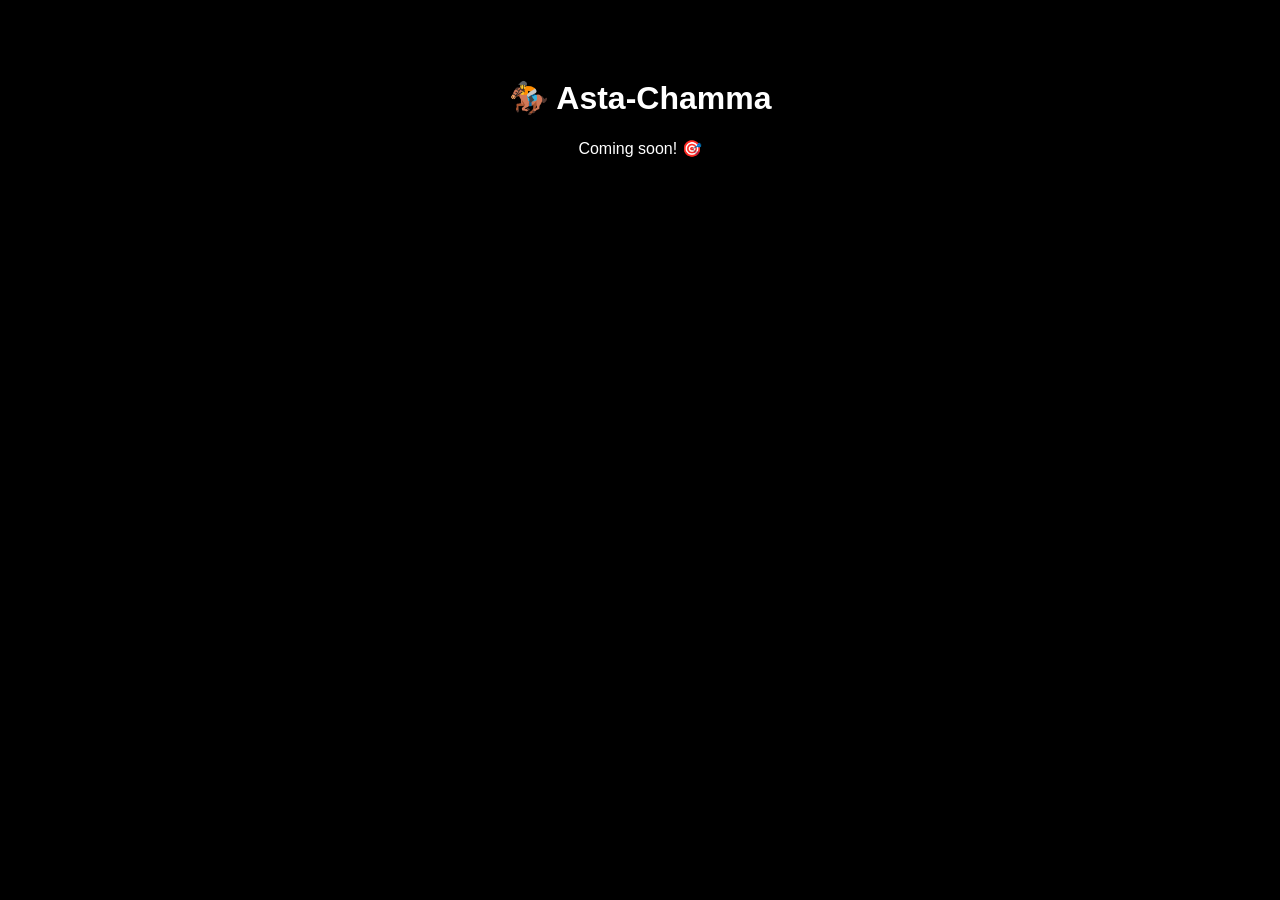
==== AstaChamma.html @ 29a6d60a "Create AstaChamma.html" ====
<!-- AstaChamma.html -->
<!DOCTYPE html><html><body style="background:#000;color:#fff;padding:50px;font-family:sans-serif;text-align:center;"><h1>🏇 Asta-Chamma</h1><p>Coming soon! 🎯</p></body></html>
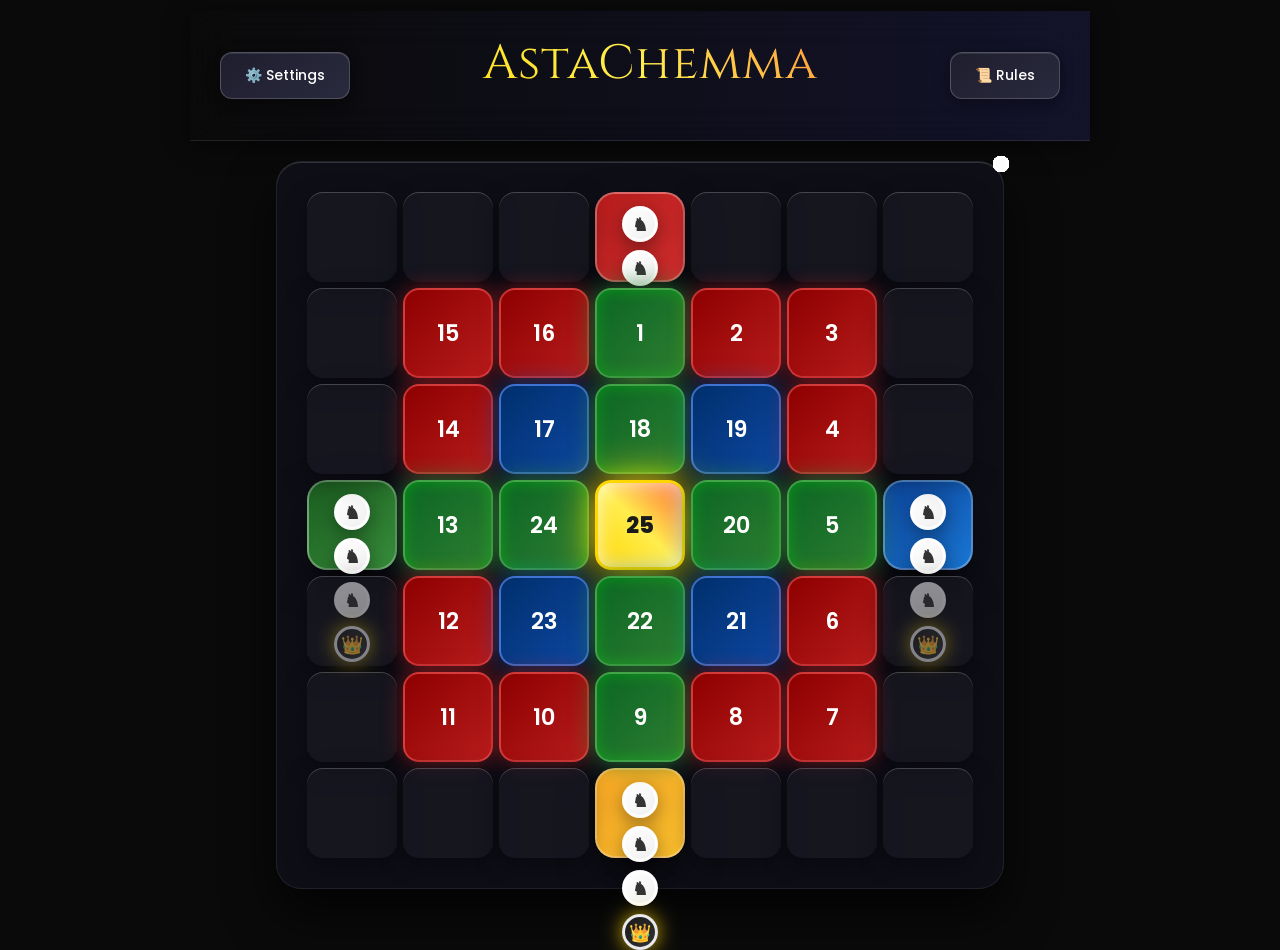
==== commit 8c910c50: "Update AstaChamma.html" ====
--- a/AstaChamma.html
+++ b/AstaChamma.html
@@ -1,2 +1,996 @@
-<!-- AstaChamma.html -->
-<!DOCTYPE html><html><body style="background:#000;color:#fff;padding:50px;font-family:sans-serif;text-align:center;"><h1>🏇 Asta-Chamma</h1><p>Coming soon! 🎯</p></body></html>
+<!DOCTYPE html>
+<html lang="en">
+<head>
+    <meta charset="UTF-8">
+    <meta name="viewport" content="width=device-width, initial-scale=1.0">
+    <title>AstaChemma - Beautiful Board Game</title>
+    <style>
+        @import url('https://fonts.googleapis.com/css2?family=Cinzel:wght@400;600;700&family=Poppins:wght@300;400;500;600&display=swap');
+        
+        * {
+            margin: 0;
+            padding: 0;
+            box-sizing: border-box;
+        }
+
+        body {
+            background: #0a0a0a; /* Static dark background */
+            min-height: 100vh;
+            display: flex;
+            flex-direction: column;
+            justify-content: center;
+            align-items: center;
+            font-family: 'Poppins', sans-serif;
+            color: #ffffff;
+            overflow-x: auto;
+            position: relative;
+        }
+
+        /* Header with buttons */
+        .header {
+            display: flex;
+            align-items: center;
+            justify-content: space-between;
+            width: 100%;
+            max-width: 900px;
+            padding: 20px 30px;
+            margin-bottom: 20px;
+            background: linear-gradient(90deg, rgba(10,10,10,0.9), rgba(20,20,46,0.9));
+            backdrop-filter: blur(20px);
+            border-bottom: 1px solid rgba(255,255,255,0.1);
+            box-shadow: 0 4px 20px rgba(0,0,0,0.5);
+        }
+
+        .header-left {
+            display: flex;
+            gap: 15px;
+            align-items: center;
+        }
+
+        .header-right {
+            display: flex;
+            gap: 15px;
+            align-items: center;
+        }
+
+        /* Button Styles - Matching Tambola+ design */
+        .header-btn {
+            background: linear-gradient(145deg, #1e1e2e, #2a2a3e);
+            color: #ffffff;
+            border: 1px solid rgba(255,255,255,0.2);
+            padding: 12px 24px;
+            border-radius: 12px;
+            font-family: 'Poppins', sans-serif;
+            font-weight: 500;
+            font-size: 14px;
+            cursor: pointer;
+            transition: all 0.3s ease;
+            position: relative;
+            overflow: hidden;
+            backdrop-filter: blur(10px);
+            box-shadow: 
+                0 4px 15px rgba(0,0,0,0.3),
+                inset 0 1px 0 rgba(255,255,255,0.1);
+        }
+
+        .header-btn::before {
+            content: '';
+            position: absolute;
+            top: 0;
+            left: -100%;
+            width: 100%;
+            height: 100%;
+            background: linear-gradient(90deg, transparent, rgba(255,255,255,0.2), transparent);
+            transition: left 0.5s;
+        }
+
+        .header-btn:hover::before {
+            left: 100%;
+        }
+
+        .header-btn:hover {
+            background: linear-gradient(145deg, #2a2a3e, #3a3a5e);
+            border-color: rgba(255,255,255,0.4);
+            transform: translateY(-2px);
+            box-shadow: 
+                0 8px 25px rgba(0,0,0,0.4),
+                inset 0 1px 0 rgba(255,255,255,0.2);
+        }
+
+        .header-btn:active {
+            transform: translateY(0);
+        }
+
+        /* Title Styling */
+        .game-title {
+            font-family: 'Cinzel', serif;
+            font-size: clamp(2rem, 4vw, 3rem);
+            background: linear-gradient(45deg, #ffd700, #ffed4e, #ff6b35);
+            -webkit-background-clip: text;
+            -webkit-text-fill-color: transparent;
+            background-clip: text;
+            text-align: center;
+            letter-spacing: 1px;
+            flex: 1;
+            margin: 0 20px;
+        }
+
+        .subtitle {
+            font-size: 0.9rem;
+            opacity: 0.8;
+            color: #b8b8b8;
+            text-align: center;
+            margin-top: 5px;
+            font-weight: 300;
+        }
+
+        .game-container {
+            background: rgba(15, 15, 25, 0.95);
+            backdrop-filter: blur(20px);
+            border-radius: 25px;
+            padding: 30px;
+            box-shadow: 
+                0 25px 50px rgba(0,0,0,0.7),
+                inset 0 1px 0 rgba(255,255,255,0.15);
+            border: 1px solid rgba(255,255,255,0.08);
+            margin: 0 20px;
+        }
+
+        /* Modal Styles */
+        .modal {
+            display: none;
+            position: fixed;
+            top: 0;
+            left: 0;
+            width: 100%;
+            height: 100%;
+            background: rgba(0,0,0,0.85);
+            backdrop-filter: blur(10px);
+            z-index: 1000;
+            justify-content: center;
+            align-items: center;
+            animation: fadeIn 0.3s ease;
+        }
+
+        @keyframes fadeIn {
+            from { opacity: 0; }
+            to { opacity: 1; }
+        }
+
+        .modal-content {
+            background: linear-gradient(145deg, #1a1a2e, #16213e);
+            border-radius: 20px;
+            padding: 40px;
+            max-width: 90%;
+            max-height: 80%;
+            overflow-y: auto;
+            border: 1px solid rgba(255,255,255,0.15);
+            box-shadow: 0 30px 60px rgba(0,0,0,0.8);
+            position: relative;
+        }
+
+        .modal h2 {
+            margin-bottom: 20px;
+            color: #ffd700;
+            font-family: 'Cinzel', serif;
+        }
+
+        .modal ul {
+            list-style: none;
+            padding-left: 0;
+        }
+
+        .modal li {
+            padding: 12px 0;
+            border-bottom: 1px solid rgba(255,255,255,0.1);
+            position: relative;
+            padding-left: 25px;
+        }
+
+        .modal li::before {
+            content: '✦';
+            position: absolute;
+            left: 0;
+            color: #4facfe;
+            font-weight: bold;
+        }
+
+        .rules-grid{
+            display:grid;
+            grid-template-columns: repeat(2, minmax(220px, 1fr));
+            gap:14px;
+            margin-top:18px;
+        }
+
+            .rule-card{
+            border: 1px solid rgba(255,255,255,0.14);
+            border-radius: 16px;
+            padding: 16px 16px 14px;
+            background: rgba(255,255,255,0.06);
+            box-shadow: 0 10px 25px rgba(0,0,0,0.35), inset 0 1px 0 rgba(255,255,255,0.10);
+            min-height: 120px; /* makes them feel like “squares” */
+        }
+
+            .rule-card h3{
+            margin: 0 0 8px;
+            font-family: Cinzel, serif;
+            color: #ffd700;
+            font-size: 1.05rem;
+            letter-spacing: 0.3px;
+        }
+            .rule-card p{
+            margin:0;
+            opacity:0.92;
+            line-height:1.35;
+            font-size:0.95rem;
+        }
+
+            @media (max-width: 650px){
+            .rules-grid{ grid-template-columns: 1fr; }
+            .rule-card{ min-height: unset; }
+        }
+
+        .close-btn {
+            position: absolute;
+            top: 20px;
+            right: 25px;
+            background: none;
+            border: none;
+            font-size: 28px;
+            color: #aaa;
+            cursor: pointer;
+            width: 40px;
+            height: 40px;
+            border-radius: 50%;
+            display: flex;
+            align-items: center;
+            justify-content: center;
+            transition: all 0.3s ease;
+        }
+
+        .close-btn:hover {
+            color: #fff;
+            background: rgba(255,255,255,0.1);
+            transform: rotate(90deg);
+        }
+
+        .game-grid {
+            display: grid;
+            grid-template-columns: repeat(7, clamp(70px, 10vw, 90px));
+            grid-template-rows: repeat(7, clamp(70px, 10vw, 90px));
+            gap: 6px;
+            justify-content: center;
+        }
+
+        /* Rest of the cell and piece styles remain the same */
+        .cell {
+            display: flex;
+            justify-content: center;
+            align-items: center;
+            font-weight: 600;
+            font-size: clamp(1rem, 2vw, 1.4rem);
+            border-radius: 16px;
+            position: relative;
+            overflow: hidden;
+            transition: all 0.3s cubic-bezier(0.4, 0, 0.2, 1);
+            box-shadow:
+                0 8px 25px rgba(0,0,0,0.4),
+                inset 0 1px 0 rgba(255,255,255,0.2);
+
+            /* ADD THESE (for multiple pieces in one cell) */
+            flex-wrap: wrap;
+            align-content: center;
+            gap: 4px;
+            padding: 6px;
+        }
+        /* Shrink pieces only when they are placed on numbered board cells */
+        .cell .piece {
+            width: clamp(22px, 3.2vw, 30px);
+            height: clamp(22px, 3.2vw, 30px);
+            font-size: clamp(12px, 2vw, 16px);
+        }
+        .piece.current-turn {
+            box-shadow:
+                0 0 0 3px rgba(255,255,255,0.70),
+                0 0 18px rgba(180,110,255,0.90),
+                0 10px 25px rgba(0,0,0,0.45) !important;
+            transform: scale(1.05);
+        }
+
+
+        .empty { 
+            background: rgba(30,30,40,0.5);
+            cursor: default;
+        }
+
+        .outer { 
+            background: linear-gradient(135deg, #8e0000, #b71c1c);
+            border: 2px solid rgba(255,100,100,0.5);
+            box-shadow: 0 0 20px rgba(183,28,28,0.6);
+        }
+
+        .inner { 
+            background: linear-gradient(135deg, #002f6c, #0d47a1);
+            border: 2px solid rgba(100,150,255,0.6);
+            box-shadow: 0 0 25px rgba(13,71,161,0.7);
+        }
+
+        .safe { 
+            background: linear-gradient(135deg, #0b6623, #2e7d32);
+            border: 2px solid rgba(76,175,80,0.8);
+            box-shadow: 
+                0 0 25px rgba(46,125,50,0.9),
+                inset 0 0 15px rgba(0,255,0,0.3);
+            animation: safePulse 3s ease-in-out infinite;
+        }
+
+        @keyframes safePulse {
+            0%, 100% { box-shadow: 0 0 25px rgba(46,125,50,0.9), inset 0 0 15px rgba(0,255,0,0.3); }
+            50% { box-shadow: 0 0 35px rgba(46,125,50,1), inset 0 0 25px rgba(0,255,0,0.5); }
+        }
+
+        .core { 
+            background: linear-gradient(45deg, #ffd700, #ffed4e, #ff6b35);
+            color: #1a1a1a;
+            font-weight: 800;
+            border: 3px solid rgba(255,215,0,1);
+            box-shadow: 
+                0 0 40px rgba(255,215,0,1),
+                inset 0 0 20px rgba(255,255,255,0.8);
+            animation: coreRotate 4s linear infinite;
+        }
+
+        @keyframes coreRotate {
+            0% { transform: rotate(0deg); }
+            100% { transform: rotate(360deg); }
+        }
+
+        .base {
+            border-radius: 20px;
+            display: flex;
+            flex-wrap: wrap;
+            gap: 8px;
+            justify-content: center;
+            align-items: center;
+            padding: 12px;
+            box-shadow: 0 15px 35px rgba(0,0,0,0.5);
+            border: 2px solid rgba(255,255,255,0.3);
+        }
+
+        .base.red { background: linear-gradient(135deg, #b71c1c, #d32f2f); }
+        .base.blue { background: linear-gradient(135deg, #0d47a1, #1976d2); }
+        .base.green { background: linear-gradient(135deg, #1b5e20, #388e3c); }
+        .base.yellow { background: linear-gradient(135deg, #f9a825, #fbc02d); }
+
+        .piece {
+            width: clamp(28px, 4vw, 36px);
+            height: clamp(28px, 4vw, 36px);
+            border-radius: 50%;
+            display: flex;
+            justify-content: center;
+            align-items: center;
+            font-size: clamp(14px, 2.5vw, 18px);
+            font-weight: 700;
+            cursor: pointer;
+            transition: all 0.3s ease;
+            border: 3px solid rgba(255,255,255,0.9);
+            box-shadow: 0 6px 20px rgba(0,0,0,0.4);
+        }
+
+        .piece:hover {
+            transform: scale(1.15) rotate(10deg);
+            box-shadow: 0 10px 30px rgba(0,0,0,0.6);
+        }
+
+        /* Player identity on pieces */
+        .piece.p-red    { border-color: rgba(255,80,80,0.95); box-shadow: 0 0 18px rgba(255,60,60,0.55), 0 6px 20px rgba(0,0,0,0.4); }
+        .piece.p-blue   { border-color: rgba(80,160,255,0.95); box-shadow: 0 0 18px rgba(60,140,255,0.55), 0 6px 20px rgba(0,0,0,0.4); }
+        .piece.p-green  { border-color: rgba(90,220,120,0.95); box-shadow: 0 0 18px rgba(60,200,110,0.55), 0 6px 20px rgba(0,0,0,0.4); }
+        .piece.p-yellow { border-color: rgba(255,215,80,0.98); box-shadow: 0 0 18px rgba(255,205,60,0.55), 0 6px 20px rgba(0,0,0,0.4); }
+
+        /* Small badge so color is obvious even for white knights */
+        .piece::after {
+            content: "";
+            position: absolute;
+            top: -6px;
+            right: -6px;
+            width: 12px;
+            height: 12px;
+            border-radius: 50%;
+            border: 2px solid rgba(255,255,255,0.85);
+            background: rgba(255,255,255,0.25);
+        }
+
+        .piece.p-red::after    { background: #ff3b3b; }
+        .piece.p-blue::after   { background: #2f7bff; }
+        .piece.p-green::after  { background: #35c46a; }
+        .piece.p-yellow::after { background: #ffd33d; }
+
+
+        .knight {
+            background: linear-gradient(135deg, #ffffff, #f0f0f0);
+            color: #333;
+        }
+
+        .king {
+            background: linear-gradient(135deg, #1a1a1a, #333);
+            color: #ffd700;
+            box-shadow: 0 0 20px rgba(255,215,0,0.8);
+        }
+
+        @media (max-width: 768px) {
+            .header {
+                flex-direction: column;
+                gap: 15px;
+                padding: 15px 20px;
+            }
+            
+            .header-left, .header-right {
+                width: 100%;
+                justify-content: center;
+            }
+            
+            .game-title {
+                margin: 0;
+            }
+        }
+    </style>
+</head>
+<body>
+    <!-- Header with Settings (left) and Rules (right) buttons -->
+    <div class="header">
+        <div class="header-left">
+            <button class="header-btn" id="settingsBtn">⚙️ Settings</button>
+        </div>
+        
+        <div class="game-title">
+            AstaChemma
+            <div class="subtitle">Traditional Strategy Masterpiece</div>
+        </div>
+        
+        <div class="header-right">
+            <button class="header-btn" id="rulesBtn">📜 Rules</button>
+        </div>
+    </div>
+
+    <div class="game-container">
+        <div class="game-grid">
+            <!-- Row 1 -->
+            <div class="empty cell"></div>
+            <div class="empty cell"></div>
+            <div class="empty cell"></div>
+            <div class="base red">
+                <div class="piece knight" data-type="knight" data-player="red">♞</div>
+                <div class="piece knight" data-type="knight" data-player="red">♞</div>
+                <div class="piece knight" data-type="knight" data-player="red">♞</div>
+                <div class="piece king" data-type="king" data-player="red">👑</div>
+            </div>
+            <div class="empty cell"></div>
+            <div class="empty cell"></div>
+            <div class="empty cell"></div>
+
+            <!-- Row 2 -->
+            <div class="empty cell"></div>
+            <div class="outer cell">15</div>
+            <div class="outer cell">16</div>
+            <div class="safe cell">1</div>
+            <div class="outer cell">2</div>
+            <div class="outer cell">3</div>
+            <div class="empty cell"></div>
+
+            <!-- Row 3 -->
+            <div class="empty cell"></div>
+            <div class="outer cell">14</div>
+            <div class="inner cell">17</div>
+            <div class="safe cell">18</div>
+            <div class="inner cell">19</div>
+            <div class="outer cell">4</div>
+            <div class="empty cell"></div>
+
+            <!-- Row 4 -->
+            <div class="base green">
+                <div class="piece knight" data-type="knight" data-player="green">♞</div>
+                <div class="piece knight" data-type="knight" data-player="green">♞</div>
+                <div class="piece knight" data-type="knight" data-player="green">♞</div>
+                <div class="piece king" data-type="king" data-player="green">👑</div>
+            </div>
+            <div class="safe cell">13</div>
+            <div class="safe cell">24</div>
+            <div class="core cell">25</div>
+            <div class="safe cell">20</div>
+            <div class="safe cell">5</div>
+            <div class="base blue">
+                <div class="piece knight" data-type="knight" data-player="blue">♞</div>
+                <div class="piece knight" data-type="knight" data-player="blue">♞</div>
+                <div class="piece knight" data-type="knight" data-player="blue">♞</div>
+                <div class="piece king" data-type="king" data-player="blue">👑</div>
+            </div>
+
+            <!-- Row 5 -->
+            <div class="empty cell"></div>
+            <div class="outer cell">12</div>
+            <div class="inner cell">23</div>
+            <div class="safe cell">22</div>
+            <div class="inner cell">21</div>
+            <div class="outer cell">6</div>
+            <div class="empty cell"></div>
+
+            <!-- Row 6 -->
+            <div class="empty cell"></div>
+            <div class="outer cell">11</div>
+            <div class="outer cell">10</div>
+            <div class="safe cell">9</div>
+            <div class="outer cell">8</div>
+            <div class="outer cell">7</div>
+            <div class="empty cell"></div>
+
+            <!-- Row 7 -->
+            <div class="empty cell"></div>
+            <div class="empty cell"></div>
+            <div class="empty cell"></div>
+            <div class="base yellow">
+                <div class="piece knight" data-type="knight" data-player="yellow">♞</div>
+                <div class="piece knight" data-type="knight" data-player="yellow">♞</div>
+                <div class="piece knight" data-type="knight" data-player="yellow">♞</div>
+                <div class="piece king" data-type="king" data-player="yellow">👑</div>
+            </div>
+            <div class="empty cell"></div>
+            <div class="empty cell"></div>
+            <div class="empty cell"></div>
+        </div>
+    </div>
+
+    <!-- Rules Modal -->
+    <div id="rulesModal" class="modal">
+    <div class="modal-content">
+        <button class="close-btn" id="closeRulesBtn">&times;</button>
+        <h2>AstaChemma Rules</h2>
+
+        <div class="rules-grid">
+        <div class="rule-card">
+            <h3>Pieces</h3>
+            <p>Each player has 3 Knights and 1 King.</p>
+        </div>
+
+        <div class="rule-card">
+            <h3>Type-locked Combat</h3>
+            <p>Knights eliminate Knights only; Kings eliminate Kings only. Wrong match = illegal move.</p>
+        </div>
+
+        <div class="rule-card">
+            <h3>Safe Zones</h3>
+            <p>No elimination in Safe Zones. Stacking is allowed only in Base and Safe Zones.</p>
+        </div>
+
+        <div class="rule-card">
+            <h3>King Move Rule</h3>
+            <p>King moves only on even dice totals; odd totals become illegal for the King.</p>
+        </div>
+
+        <div class="rule-card">
+            <h3>Inner Zone Lock</h3>
+            <p>Inner zone opens only after you make 1 elimination (with any piece).</p>
+        </div>
+
+        <div class="rule-card">
+            <h3>Core Entry (25)</h3>
+            <p>Exact entry required. Overshoot = illegal move.</p>
+        </div>
+
+        <div class="rule-card">
+            <h3>Illegal Move Penalty</h3>
+            <p>3 illegal attempts → turn skipped (counter resets after the skip).</p>
+        </div>
+
+        <div class="rule-card">
+            <h3>Bonus Roll</h3>
+            <p>Capture or reaching the Core grants a bonus roll (if you implement dice later).</p>
+        </div>
+        </div>
+    </div>
+    </div>
+
+
+    <!-- Settings Modal -->
+    <div id="settingsModal" class="modal">
+        <div class="modal-content">
+            <button class="close-btn" id="closeSettingsBtn">&times;</button>
+            <h2>⚙️ Game Settings</h2>
+            <div style="display: flex; flex-direction: column; gap: 20px;">
+                <label>
+                    <select id="playerCount">
+                    <option value="4">4 Players</option>
+                    <option value="3">3 Players</option>
+                    <option value="2">2 Players</option>
+                    </select>
+                </label>
+
+                <label>
+                    <input type="checkbox" id="soundToggle" checked> Sound Effects
+                </label>
+                <label>
+                    <input type="checkbox" id="animationToggle" checked> Animations
+                </label>
+                <label>
+                    <input type="range" id="pieceSize" min="80" max="120" value="100"> Piece Size
+                </label>
+                <label>
+                    <select id="themeSelect">
+                        <option value="dark">Dark Theme</option>
+                        <option value="neon">Neon Theme</option>
+                        <option value="classic">Classic Wood</option>
+                    </select>
+                </label>
+                <button class="header-btn" style="width: 100%; margin-top: 10px;" onclick="resetGame()">🔄 New Game</button>
+            </div>
+        </div>
+    </div>
+
+    <script>
+
+        const BOARD_PATH = [
+        1,2,3,4,5,6,7,8,9,10,11,12,
+        13,14,15,16,17,18,19,20,21,22,23,24
+        ];
+
+        const SAFE_ZONES = [1,5,9,13,18,24,20,22];
+
+        const ENTRY_POINTS = {
+            red:1,
+            blue:5,
+            yellow:9,
+            green:13
+        };
+
+        let players = ["red","blue","yellow","green"];
+        let currentPlayerIndex = 0;
+        let winsCount = {};
+        let placedPlayers = [];
+        let gameOver = false;
+        let soundEnabled = true;
+        let animationsEnabled = true;
+        let illegalCounter = {};
+        let eliminationCount = {};
+
+        players.forEach(p=>{
+            illegalCounter[p]=0;
+            eliminationCount[p]=0;
+        });
+        players.forEach(p => winsCount[p] = 0);
+
+        let pieces = {};
+        let pieceIdCounter = 0;
+
+        document.querySelectorAll(".piece").forEach(p=>{
+            const id = "P"+(++pieceIdCounter);
+            p.dataset.id = id;
+            pieces[id]={
+                id:id,
+                player:p.dataset.player,
+                type:p.dataset.type,
+                position:0, // 0 = base
+                eliminated:false,
+                firstExit:true
+            };
+        });
+        function openRules(){
+            document.getElementById("rulesModal").style.display = "flex";
+        }
+
+        function closeRules(){
+            document.getElementById("rulesModal").style.display = "none";
+        }
+
+        function openSettings(){
+            document.getElementById("settingsModal").style.display = "flex";
+        }
+
+        function closeSettings(){
+            document.getElementById("settingsModal").style.display = "none";
+        }
+
+        function getCurrentPlayer(){
+            return players[currentPlayerIndex];
+        }
+
+        function rotatePosition(player,pos){
+            const entry = ENTRY_POINTS[player];
+            return ((entry -1 + pos -1) % 24) +1;
+        }
+
+        function canEnterInner(player){
+            return eliminationCount[player] >=1;
+        }
+
+        function isSafe(square){
+            return SAFE_ZONES.includes(square);
+        }
+
+        function applyTheme(theme){
+            document.body.dataset.theme = theme;
+        }
+
+        function applyPieceSize(percent){
+            // percent is 80..120 from slider
+            document.documentElement.style.setProperty("--pieceScale", (percent/100).toString());
+        }
+
+        function applyAnimations(enabled){
+            animationsEnabled = enabled;
+            document.body.classList.toggle("no-anim", !enabled);
+        }
+
+        function applySound(enabled){
+            soundEnabled = enabled;
+            // You can gate any future sounds with: if(!soundEnabled) return;
+        }
+
+        document.getElementById("playerCount").addEventListener("change",function(){
+            const count = parseInt(this.value);
+            players = ["red","blue","yellow","green"].slice(0,count);
+            currentPlayerIndex=0;
+            winsCount = {};
+            placedPlayers = [];
+            gameOver = false;
+            players.forEach(p => winsCount[p] = 0);
+
+        });
+
+        function attemptMove(pieceId,chunk){
+            if (gameOver) return;
+            const piece = pieces[pieceId];
+            const player = piece.player;
+
+            if(player!==getCurrentPlayer()) return;
+
+            // King even rule
+            if(piece.type==="king"){
+                if(chunk%2!==0){
+                    illegalMove(player,"King moves only on even numbers.");
+                    return;
+                }
+                chunk = chunk/2;
+            }
+
+            if(piece.position===0){
+                if(chunk!==4 && chunk!==8){
+                    illegalMove(player,"Exit only on 4 or 8.");
+                    return;
+                }
+                piece.position = 1;
+                piece.firstExit=false;
+                renderPieces();
+                nextTurn();
+                return;
+            }
+
+            let newPos = piece.position + chunk;
+
+            if(newPos>25){
+                illegalMove(player,"Overshoot Core.");
+                return;
+            }
+
+            if (newPos === 25) {
+                // Remove piece from board
+                piece.position = 25;
+
+                // Count this as a finished piece for the player
+                winsCount[player] = (winsCount[player] || 0) + 1;
+
+                renderPieces();
+
+                // If player finished all 4 pieces, place them (1st/2nd/3rd)
+                if (winsCount[player] === 4 && !placedPlayers.includes(player)) {
+                    placedPlayers.push(player);
+                    alert(player.toUpperCase() + " finished all 4 pieces! Place: " + placedPlayers.length);
+
+                    // End game when 3 players are placed
+                    if (placedPlayers.length === 3) {
+                    gameOver = true;
+                    alert("Game Over! Placed players: " + placedPlayers.map(p => p.toUpperCase()).join(", "));
+                    return;
+                    }
+                } else {
+                    alert(player.toUpperCase() + " piece reached Core! (" + winsCount[player] + "/4)");
+                }
+
+                nextTurn();
+                return;
+            }
+
+            
+            const landingSquare = rotatePosition(player,newPos);
+
+            if(!canEnterInner(player)){
+                if([17,18,19,21,22,23].includes(landingSquare)){
+                    illegalMove(player,"Inner locked. Eliminate first.");
+                    return;
+                }
+            }
+            const occupants = findPiecesOnSquare(landingSquare);
+
+            // Safe zone: stacking allowed, no elimination
+            if (isSafe(landingSquare)) {
+            // landing allowed, do nothing
+            } else {
+            // Non-safe: no stacking; landing on own piece is illegal
+            if (occupants.some(o => o.player === player)) {
+                illegalMove(player, "Own piece blocking.");
+                return;
+            }
+
+            // If an enemy is present, capture only if type matches
+            const enemy = occupants.find(o => o.player !== player);
+            if (enemy) {
+                if (piece.type === "knight" && enemy.type === "knight") {
+                eliminate(enemy);
+                } else if (piece.type === "king" && enemy.type === "king") {
+                eliminate(enemy);
+                } else {
+                illegalMove(player, "Wrong type combat.");
+                return;
+                }
+            }
+            }
+
+
+            piece.position = newPos;
+            illegalCounter[player] = 0;
+            renderPieces();
+            nextTurn();
+
+        }
+
+        function findPiecesOnSquare(square) {
+            const out = [];
+            for (let id in pieces) {
+                const pc = pieces[id];
+                if (pc.position === 0) continue;          // base not on path
+                if (pc.position === 25) continue;         // core removed from board
+                const rotated = rotatePosition(pc.player, pc.position);
+                if (rotated === square) out.push(pc);
+            }
+            return out;
+        }
+
+        function eliminate(capturedPiece) {
+            const capturer = getCurrentPlayer();
+
+            // Increment capturer's elimination count (unlock inner track logic uses this)
+            eliminationCount[capturer] = (eliminationCount[capturer] || 0) + 1;
+
+            // Reset only the captured piece back to base
+            capturedPiece.position = 0;
+            capturedPiece.firstExit = true;
+
+            alert("Elimination! Bonus roll granted.");
+        }
+
+
+        function illegalMove(player,msg){
+            illegalCounter[player]++;
+            if(illegalCounter[player]===1){
+                alert("Illegal Move: "+msg);
+            }
+            else if(illegalCounter[player]===2){
+                alert("Hint: Check other pieces.");
+            }
+            else{
+                alert("3 Illegal attempts. Turn skipped.");
+                illegalCounter[player]=0;
+                nextTurn();
+            }
+        }
+
+        function renderPieces(){
+            document.querySelectorAll(".cell").forEach(cell => {
+                const m = cell.className.match(/\bcell(\d+)\b/);
+                if (m) cell.dataset.square = m[1];
+            });
+
+
+            for(let id in pieces){
+                const piece = pieces[id];
+                if(piece.position>0 && piece.position<25){
+                    const square = rotatePosition(piece.player,piece.position);
+                    const cell = document.querySelector(`.cell[data-square="${square}"]`);
+                    if(cell){
+                        const div = document.createElement("div");
+                        div.className = "piece " + piece.type + " p-" + piece.player;
+                        if (piece.player === getCurrentPlayer()) div.classList.add("current-turn");
+                        div.innerText = piece.type==="king"?"👑":"♞";
+                        div.onclick=()=>attemptMove(id,4); // temp test move 4
+                        cell.appendChild(div);
+                    }
+                }
+            }
+        }
+
+        renderPieces();
+        function nextTurn() {
+            if (gameOver) return;
+            currentPlayerIndex = (currentPlayerIndex + 1) % players.length;
+
+            // Skip players who already placed (finished all 4)
+            let safety = 0;
+            while (placedPlayers.includes(getCurrentPlayer()) && safety < 10) {
+                currentPlayerIndex = (currentPlayerIndex + 1) % players.length;
+                safety++;
+            }
+
+            renderPieces();
+        }
+
+        function openRules(){
+            document.getElementById("rulesModal").style.display = "flex";
+        }
+
+        function closeRules(){
+            document.getElementById("rulesModal").style.display = "none";
+        }
+
+        function openSettings(){
+            document.getElementById("settingsModal").style.display = "flex";
+        }
+
+        function closeSettings(){
+            document.getElementById("settingsModal").style.display = "none";
+        }
+
+        window.onclick = function(event){
+            const rules = document.getElementById("rulesModal");
+            const settings = document.getElementById("settingsModal");
+
+            if(event.target === rules){
+                closeRules();
+            }
+            if(event.target === settings){
+                closeSettings();
+            }
+        }
+        document.addEventListener("DOMContentLoaded", function(){
+
+            const rulesModal = document.getElementById("rulesModal");
+            const settingsModal = document.getElementById("settingsModal");
+
+            const rulesBtn = document.getElementById("rulesBtn");
+            const settingsBtn = document.getElementById("settingsBtn");
+
+            const closeRulesBtn = document.getElementById("closeRulesBtn");
+            const closeSettingsBtn = document.getElementById("closeSettingsBtn");
+
+            // Open modals
+            rulesBtn.addEventListener("click", () => {
+                rulesModal.style.display = "flex";
+            });
+
+            settingsBtn.addEventListener("click", () => {
+                settingsModal.style.display = "flex";
+            });
+
+            // Close modals
+            closeRulesBtn.addEventListener("click", () => {
+                rulesModal.style.display = "none";
+            });
+
+            closeSettingsBtn.addEventListener("click", () => {
+                settingsModal.style.display = "none";
+            });
+
+            // Click outside to close
+            window.addEventListener("click", (event) => {
+                if(event.target === rulesModal){
+                    rulesModal.style.display = "none";
+                }
+                if(event.target === settingsModal){
+                    settingsModal.style.display = "none";
+                }
+            });
+
+        });
+
+    </script>
+
+</body>
+</html>
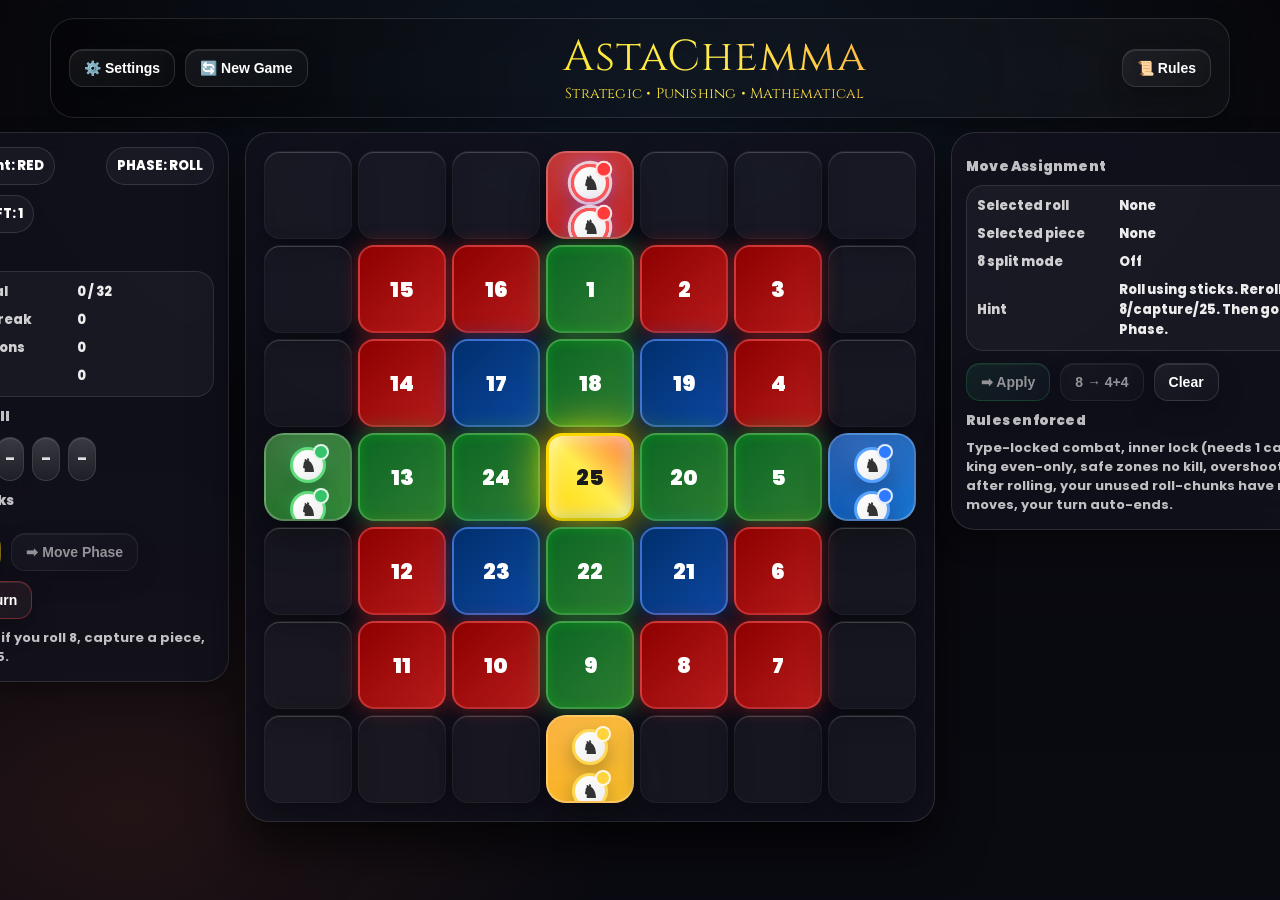
==== commit c25b130e: "Update AstaChamma.html" ====
--- a/AstaChamma.html
+++ b/AstaChamma.html
@@ -1,996 +1,1363 @@
 <!DOCTYPE html>
 <html lang="en">
 <head>
-    <meta charset="UTF-8">
-    <meta name="viewport" content="width=device-width, initial-scale=1.0">
-    <title>AstaChemma - Beautiful Board Game</title>
-    <style>
-        @import url('https://fonts.googleapis.com/css2?family=Cinzel:wght@400;600;700&family=Poppins:wght@300;400;500;600&display=swap');
-        
-        * {
-            margin: 0;
-            padding: 0;
-            box-sizing: border-box;
+  <meta charset="UTF-8"/>
+  <meta name="viewport" content="width=device-width,initial-scale=1.0"/>
+  <title>AstaChemma</title>
+
+  <style>
+    @import url('https://fonts.googleapis.com/css2?family=Cinzel:wght@400;600;700&family=Poppins:wght@300;400;500;600&display=swap');
+
+    :root{
+      --bg0:#07070b; --bg1:#0a0a12;
+      --panel:rgba(18,18,30,.78);
+      --panel2:rgba(255,255,255,.06);
+      --stroke:rgba(255,255,255,.12);
+      --stroke2:rgba(255,255,255,.18);
+      --text:#ffffff; --muted:rgba(255,255,255,.74);
+      --gold1:#ffd700; --gold2:#ffed4e; --gold3:#ff6b35;
+      --blue:#4facfe; --good:#2ee37a; --bad:#ff4d4d;
+      --shadow:0 25px 50px rgba(0,0,0,.68);
+      --shadow2:0 10px 25px rgba(0,0,0,.35);
+      --radius-xl:24px; --radius-lg:18px; --radius-md:14px;
+      --pieceScale:1;
+    }
+
+    body[data-theme="dark"]{
+      --bg0:#07070b; --bg1:#0a0a12;
+      --panel:rgba(18,18,30,.78);
+      --panel2:rgba(255,255,255,.06);
+      --stroke:rgba(255,255,255,.12);
+      --stroke2:rgba(255,255,255,.18);
+      --blue:#4facfe;
+    }
+    body[data-theme="neon"]{
+      --bg0:#05030b; --bg1:#090516;
+      --panel:rgba(12,10,25,.80);
+      --panel2:rgba(255,255,255,.05);
+      --stroke:rgba(170,120,255,.20);
+      --stroke2:rgba(255,255,255,.18);
+      --blue:#8a5bff;
+    }
+    body[data-theme="classic"]{
+      --bg0:#0b0703; --bg1:#120c06;
+      --panel:rgba(25,18,10,.82);
+      --panel2:rgba(255,255,255,.06);
+      --stroke:rgba(255,220,170,.18);
+      --stroke2:rgba(255,255,255,.18);
+      --blue:#7ad7ff;
+    }
+
+    *{margin:0;padding:0;box-sizing:border-box}
+    body{
+      background:
+        radial-gradient(1200px 700px at 50% 10%, rgba(79,172,254,.10), transparent 55%),
+        radial-gradient(900px 600px at 10% 90%, rgba(255,107,53,.10), transparent 55%),
+        linear-gradient(180deg, var(--bg0), var(--bg1));
+      min-height:100vh;
+      font-family:'Poppins',sans-serif;
+      color:var(--text);
+      overflow-x:auto;
+      padding:18px 14px 28px;
+    }
+
+    .wrap{max-width:1180px;margin:0 auto;display:flex;flex-direction:column;gap:14px}
+
+    .header{
+      display:flex;align-items:center;justify-content:space-between;gap:14px;
+      padding:16px 18px;border-radius:var(--radius-xl);
+      background:linear-gradient(90deg, rgba(0,0,0,.35), rgba(255,255,255,.03));
+      border:1px solid var(--stroke);
+      box-shadow:var(--shadow2);
+      backdrop-filter:blur(16px);
+    }
+    .header-left,.header-right{display:flex;gap:10px;align-items:center}
+    .game-title{
+      font-family:'Cinzel',serif;
+      font-size:clamp(1.65rem,3.6vw,2.7rem);
+      background:linear-gradient(45deg,var(--gold1),var(--gold2),var(--gold3));
+      -webkit-background-clip:text;-webkit-text-fill-color:transparent;background-clip:text;
+      text-align:center;letter-spacing:1px;flex:1;min-width:220px;line-height:1.05;
+    }
+    .subtitle{margin-top:6px;font-size:.9rem;color:var(--muted);font-weight:300;letter-spacing:.2px}
+
+    .btn{
+      appearance:none;border:1px solid var(--stroke);
+      background:linear-gradient(145deg, rgba(255,255,255,.06), rgba(255,255,255,.02));
+      color:var(--text);padding:10px 14px;border-radius:14px;font-weight:700;font-size:14px;
+      cursor:pointer;transition:transform .18s ease,border-color .18s ease,box-shadow .18s ease;
+      box-shadow:0 10px 25px rgba(0,0,0,.25), inset 0 1px 0 rgba(255,255,255,.10);
+      user-select:none;
+    }
+    .btn:hover{transform:translateY(-1px);border-color:var(--stroke2);box-shadow:0 16px 35px rgba(0,0,0,.33), inset 0 1px 0 rgba(255,255,255,.14)}
+    .btn:active{transform:translateY(0)}
+    .btn.primary{border-color:rgba(255,215,0,.35);background:linear-gradient(145deg, rgba(255,215,0,.18), rgba(255,107,53,.10))}
+    .btn.good{border-color:rgba(46,227,122,.35);background:linear-gradient(145deg, rgba(46,227,122,.16), rgba(79,172,254,.06))}
+    .btn.bad{border-color:rgba(255,77,77,.35);background:linear-gradient(145deg, rgba(255,77,77,.14), rgba(255,255,255,.03))}
+    .btn:disabled{opacity:.55;cursor:not-allowed;transform:none}
+
+    /* 3-column play layout */
+    .play-row{
+        width:100%;
+        display:grid;
+
+        /* left fixed-ish, center fits board, right fixed-ish */
+        grid-template-columns: 320px max-content 420px;
+
+        justify-content: center;   /* centers the whole 3-column group */
+        gap:16px;
+        align-items:start;
+    }
+    @media (max-width: 1250px){
+        .play-row{
+            grid-template-columns: 320px 1fr 360px; /* allow board to flex a bit */
         }
-
-        body {
-            background: #0a0a0a; /* Static dark background */
-            min-height: 100vh;
-            display: flex;
-            flex-direction: column;
-            justify-content: center;
-            align-items: center;
-            font-family: 'Poppins', sans-serif;
-            color: #ffffff;
-            overflow-x: auto;
-            position: relative;
+    }
+
+    @media (max-width: 1100px){
+        .play-row{
+            grid-template-columns: 1fr; /* stack panels */
         }
-
-        /* Header with buttons */
-        .header {
-            display: flex;
-            align-items: center;
-            justify-content: space-between;
-            width: 100%;
-            max-width: 900px;
-            padding: 20px 30px;
-            margin-bottom: 20px;
-            background: linear-gradient(90deg, rgba(10,10,10,0.9), rgba(20,20,46,0.9));
-            backdrop-filter: blur(20px);
-            border-bottom: 1px solid rgba(255,255,255,0.1);
-            box-shadow: 0 4px 20px rgba(0,0,0,0.5);
+        .side{ position: static; }
+    }
+
+
+    /* Make center actually consume its column */
+    .center{
+        width:100%;
+        display:flex;
+        justify-content:center;
+    }
+
+    /* Panels should fill their own column */
+    #rollPanel, #movePanel{
+        width:100%;
+    }
+
+    .card{
+      background:var(--panel);
+      border:1px solid var(--stroke);
+      border-radius:var(--radius-xl);
+      box-shadow:var(--shadow2);
+      backdrop-filter:blur(18px);
+      padding:14px;
+    }
+
+    .pill{
+      display:inline-flex;align-items:center;gap:8px;
+      padding:8px 10px;border-radius:999px;border:1px solid var(--stroke);
+      background:rgba(255,255,255,.04);font-weight:800;font-size:13px;
+    }
+    .dot{width:10px;height:10px;border-radius:999px;background:var(--blue);box-shadow:0 0 0 3px rgba(79,172,254,.15)}
+    .dot.red{background:#ff3b3b;box-shadow:0 0 0 3px rgba(255,59,59,.16)}
+    .dot.blue{background:#2f7bff;box-shadow:0 0 0 3px rgba(47,123,255,.16)}
+    .dot.green{background:#35c46a;box-shadow:0 0 0 3px rgba(53,196,106,.16)}
+    .dot.yellow{background:#ffd33d;box-shadow:0 0 0 3px rgba(255,211,61,.16)}
+
+    .hud-top{display:flex;gap:10px;align-items:flex-start;justify-content:space-between;flex-wrap:wrap}
+    .hud-title{font-weight:900;font-size:13.5px;color:var(--muted);margin:10px 0 8px;letter-spacing:.2px}
+
+    .kv{
+      display:grid;grid-template-columns: 130px 1fr;gap:8px 12px;align-items:center;
+      padding:10px;border-radius:var(--radius-lg);
+      border:1px solid rgba(255,255,255,.10);background:rgba(255,255,255,.04);
+    }
+    .k{color:rgba(255,255,255,.80);font-weight:800;font-size:13px}
+    .v{color:rgba(255,255,255,.92);font-weight:800;font-size:13px}
+
+    .actions{display:flex;gap:10px;flex-wrap:wrap;margin-top:12px}
+
+    .roll-strip{display:flex;gap:8px;flex-wrap:wrap;margin-top:10px}
+    .chip{
+      display:inline-flex;align-items:center;justify-content:center;min-width:40px;
+      padding:8px 10px;border-radius:999px;border:1px solid rgba(255,255,255,.14);
+      background:rgba(255,255,255,.06);font-weight:900;letter-spacing:.2px;cursor:pointer;
+    }
+    .chip.eight{border-color:rgba(255,215,0,.35);background:linear-gradient(145deg, rgba(255,215,0,.20), rgba(255,107,53,.10))}
+    .chip.used{opacity:.38;text-decoration:line-through}
+    .chip.selected{box-shadow:0 0 0 3px rgba(255,215,0,.35)}
+
+    .sticks{display:flex;gap:8px;align-items:center;justify-content:flex-start;margin:10px 0 4px}
+    .stick{
+      width:28px;height:44px;border-radius:14px;border:1px solid rgba(255,255,255,.14);
+      background:rgba(255,255,255,.06);position:relative;overflow:hidden;box-shadow:inset 0 1px 0 rgba(255,255,255,.12);
+    }
+    .stick.on{border-color:rgba(46,227,122,.35);background:linear-gradient(145deg, rgba(46,227,122,.18), rgba(255,255,255,.04))}
+    .stick::after{content:'';position:absolute;inset:0;background:radial-gradient(100px 80px at 50% 0%, rgba(255,255,255,.16), transparent 55%);opacity:.8}
+    .stick span{position:absolute;left:50%;top:50%;transform:translate(-50%,-50%);font-weight:900;font-size:14px;opacity:.85}
+
+    /* Board */
+    .board-shell{
+      background:var(--panel);
+      border:1px solid var(--stroke);
+      border-radius:var(--radius-xl);
+      padding:18px;
+      box-shadow:var(--shadow);
+      backdrop-filter:blur(18px);
+    }
+    .game-grid{
+      display:grid;
+      grid-template-columns: repeat(7, clamp(64px, 9.6vw, 88px));
+      grid-template-rows: repeat(7, clamp(64px, 9.6vw, 88px));
+      gap:6px;justify-content:center;
+    }
+    .cell{
+      display:flex;justify-content:center;align-items:center;
+      font-weight:900;font-size:clamp(1rem,2vw,1.35rem);
+      border-radius:16px;position:relative;overflow:hidden;
+      transition:all .28s cubic-bezier(.4,0,.2,1);
+      box-shadow:0 8px 25px rgba(0,0,0,.38), inset 0 1px 0 rgba(255,255,255,.18);
+      flex-wrap:wrap;align-content:center;gap:4px;padding:6px;user-select:none;
+    }
+    body.no-anim .cell,body.no-anim .piece,body.no-anim .btn{transition:none!important;animation:none!important}
+
+    .empty{background:rgba(255,255,255,0.03);border:1px solid rgba(255,255,255,0.04)}
+    .outer{background:linear-gradient(135deg,#8e0000,#b71c1c);border:2px solid rgba(255,100,100,.45);box-shadow:0 0 18px rgba(183,28,28,.55)}
+    .inner{background:linear-gradient(135deg,#002f6c,#0d47a1);border:2px solid rgba(100,150,255,.58);box-shadow:0 0 22px rgba(13,71,161,.65)}
+    .safe{background:linear-gradient(135deg,#0b6623,#2e7d32);border:2px solid rgba(76,175,80,.75);box-shadow:0 0 22px rgba(46,125,50,.85), inset 0 0 12px rgba(0,255,0,.22);animation:safePulse 3s ease-in-out infinite}
+    @keyframes safePulse{0%,100%{box-shadow:0 0 22px rgba(46,125,50,.85), inset 0 0 12px rgba(0,255,0,.22)}50%{box-shadow:0 0 32px rgba(46,125,50,1), inset 0 0 20px rgba(0,255,0,.35)}}
+    .core{background:linear-gradient(45deg,var(--gold1),var(--gold2),var(--gold3));color:#1a1a1a;font-weight:900;border:3px solid rgba(255,215,0,1);box-shadow:0 0 40px rgba(255,215,0,.9), inset 0 0 20px rgba(255,255,255,.72);animation:coreRotate 4s linear infinite}
+    @keyframes coreRotate{0%{transform:rotate(0deg)}100%{transform:rotate(360deg)}}
+
+    .base{
+      border-radius:20px;display:flex;flex-wrap:wrap;gap:8px;justify-content:center;align-items:center;padding:12px;
+      box-shadow:0 15px 35px rgba(0,0,0,.46);border:2px solid rgba(255,255,255,.26);position:relative;overflow:hidden;
+    }
+    .base::after{content:'';position:absolute;inset:0;background:radial-gradient(200px 120px at 30% 10%, rgba(255,255,255,.16), transparent 55%);opacity:.85;pointer-events:none}
+    .base.red{background:linear-gradient(135deg,#b71c1c,#d32f2f)}
+    .base.blue{background:linear-gradient(135deg,#0d47a1,#1976d2)}
+    .base.green{background:linear-gradient(135deg,#1b5e20,#388e3c)}
+    .base.yellow{background:linear-gradient(135deg,#f9a825,#fbc02d)}
+
+    .piece{
+      width:calc(clamp(28px,4vw,36px) * var(--pieceScale));
+      height:calc(clamp(28px,4vw,36px) * var(--pieceScale));
+      border-radius:50%;
+      display:flex;justify-content:center;align-items:center;
+      font-size:calc(clamp(14px,2.5vw,18px) * var(--pieceScale));
+      font-weight:900;cursor:pointer;transition:transform .18s ease, box-shadow .18s ease, filter .18s ease;
+      border:3px solid rgba(255,255,255,.9);box-shadow:0 6px 18px rgba(0,0,0,.40);position:relative;z-index:2;user-select:none;
+    }
+    .cell .piece{
+      width:calc(clamp(22px,3.2vw,30px) * var(--pieceScale));
+      height:calc(clamp(22px,3.2vw,30px) * var(--pieceScale));
+      font-size:calc(clamp(12px,2vw,16px) * var(--pieceScale));
+    }
+    .piece:hover{transform:scale(1.12) rotate(6deg);filter:brightness(1.02)}
+    .piece.current-turn{box-shadow:0 0 0 3px rgba(255,255,255,.72), 0 0 18px rgba(180,110,255,.75), 0 10px 25px rgba(0,0,0,.35)!important;transform:scale(1.06)}
+    .piece.selected{box-shadow:0 0 0 3px rgba(255,215,0,.72), 0 0 22px rgba(255,215,0,.45), 0 10px 25px rgba(0,0,0,.35)!important;transform:scale(1.08)}
+    .piece.p-red{border-color:rgba(255,80,80,.95);box-shadow:0 0 16px rgba(255,60,60,.48), 0 6px 18px rgba(0,0,0,.36)}
+    .piece.p-blue{border-color:rgba(80,160,255,.95);box-shadow:0 0 16px rgba(60,140,255,.48), 0 6px 18px rgba(0,0,0,.36)}
+    .piece.p-green{border-color:rgba(90,220,120,.95);box-shadow:0 0 16px rgba(60,200,110,.48), 0 6px 18px rgba(0,0,0,.36)}
+    .piece.p-yellow{border-color:rgba(255,215,80,.98);box-shadow:0 0 16px rgba(255,205,60,.48), 0 6px 18px rgba(0,0,0,.36)}
+    .piece::after{content:"";position:absolute;top:-6px;right:-6px;width:12px;height:12px;border-radius:999px;border:2px solid rgba(255,255,255,.85);background:rgba(255,255,255,.25)}
+    .piece.p-red::after{background:#ff3b3b}
+    .piece.p-blue::after{background:#2f7bff}
+    .piece.p-green::after{background:#35c46a}
+    .piece.p-yellow::after{background:#ffd33d}
+    .knight{background:linear-gradient(135deg,#ffffff,#ededed);color:#333}
+    .king{background:linear-gradient(135deg,#1a1a1a,#333);color:var(--gold1);box-shadow:0 0 18px rgba(255,215,0,.7)}
+
+    /* Modals */
+    .modal{display:none;position:fixed;top:0;left:0;width:100%;height:100%;background:rgba(0,0,0,.78);backdrop-filter:blur(10px);z-index:1000;align-items:center;justify-content:center;padding:18px;animation:fadeIn .2s ease}
+    @keyframes fadeIn{from{opacity:0}to{opacity:1}}
+    .modal-content{
+      width:min(980px,95vw);max-height:86vh;overflow:auto;
+      background:linear-gradient(145deg, rgba(26,26,46,.95), rgba(14,18,34,.95));
+      border-radius:var(--radius-xl);border:1px solid var(--stroke);box-shadow:var(--shadow);padding:22px 20px;position:relative;
+    }
+    .modal h2{margin-bottom:12px;color:var(--gold1);font-family:'Cinzel',serif;letter-spacing:.3px}
+    .close-btn{
+      position:absolute;top:14px;right:14px;width:42px;height:42px;border-radius:999px;border:1px solid var(--stroke);
+      background:rgba(255,255,255,.05);color:rgba(255,255,255,.85);font-size:22px;cursor:pointer;transition:transform .18s ease, background .18s ease;
+    }
+    .close-btn:hover{transform:rotate(90deg);background:rgba(255,255,255,.09)}
+
+    .settings-grid{display:grid;grid-template-columns:1fr 1fr;gap:12px;margin-top:12px}
+    .field{border:1px solid rgba(255,255,255,.12);background:rgba(255,255,255,.04);border-radius:var(--radius-lg);padding:12px}
+    .field label{display:flex;flex-direction:column;gap:8px;font-weight:900;font-size:13px;color:rgba(255,255,255,.86)}
+    .field .hint{font-weight:650;font-size:12px;color:rgba(255,255,255,.62);margin-top:6px;line-height:1.35}
+    select,input[type="range"]{width:100%;padding:10px;border-radius:12px;border:1px solid rgba(255,255,255,.14);background:rgba(0,0,0,.20);color:#fff;outline:none}
+    input[type="checkbox"]{transform:scale(1.1)}
+
+    /* Toasts */
+    .toasts{position:fixed;bottom:16px;right:16px;display:flex;flex-direction:column;gap:10px;z-index:2000;width:min(360px,92vw);pointer-events:none}
+    .toast{
+      border-radius:16px;padding:12px;border:1px solid rgba(255,255,255,.14);
+      background:rgba(18,18,30,.88);box-shadow:0 16px 40px rgba(0,0,0,.45);backdrop-filter:blur(16px);
+      animation:toastIn .16s ease;
+    }
+    @keyframes toastIn{from{transform:translateY(8px);opacity:0}to{transform:translateY(0);opacity:1}}
+    .toast .t-title{font-weight:900;font-size:13px;margin-bottom:4px}
+    .toast .t-msg{font-weight:750;font-size:12.5px;color:rgba(255,255,255,.78);line-height:1.35}
+    .toast.good{border-color:rgba(46,227,122,.35)}
+    .toast.bad{border-color:rgba(255,77,77,.35)}
+    .toast.warn{border-color:rgba(255,215,0,.35)}
+
+    /* Rules cards (kept) */
+    .rules-grid-beauty{display:grid;grid-template-columns:repeat(2,minmax(240px,1fr));gap:14px;margin-top:16px}
+    @media (max-width:700px){.rules-grid-beauty{grid-template-columns:1fr}}
+    .rule-pack{border:1px solid rgba(255,255,255,.14);border-radius:18px;padding:16px;background:rgba(255,255,255,.06);box-shadow:0 10px 25px rgba(0,0,0,.35), inset 0 1px 0 rgba(255,255,255,.10)}
+    .rule-pack-head{display:flex;align-items:center;gap:10px;margin-bottom:6px}
+    .rule-pack-no{width:34px;height:34px;border-radius:999px;display:inline-flex;align-items:center;justify-content:center;font-weight:900;color:#1a1a1a;background:linear-gradient(45deg,var(--gold1),var(--gold2),var(--gold3));box-shadow:0 10px 25px rgba(0,0,0,.35)}
+    .rule-pack h3{margin:0;font-size:1.05rem;color:var(--gold1);font-family:'Cinzel',serif}
+    .rule-pack-sub{margin:0 0 12px 44px;opacity:.82;font-size:.92rem;line-height:1.35;color:rgba(255,255,255,.78)}
+    .rule-pack-body{margin-left:4px;background:rgba(79,172,254,.08);border:1px solid rgba(79,172,254,.18);border-radius:14px;padding:12px}
+    .rule-line{display:flex;gap:10px;padding:8px 6px;border-bottom:1px solid rgba(255,255,255,.10)}
+    .rule-line:last-child{border-bottom:none}
+    .rule-line .k{width:120px;flex:0 0 auto;font-weight:900;color:#cfe9ff;font-size:13px}
+    .rule-line .v{flex:1;font-weight:750;color:#fff;font-size:13px;line-height:1.35}
+
+  </style>
+</head>
+
+<body data-theme="dark">
+  <div class="wrap">
+
+    <!-- Header -->
+    <div class="header">
+      <div class="header-left">
+        <button class="btn" id="settingsBtn">⚙️ Settings</button>
+        <button class="btn" id="newGameBtn">🔄 New Game</button>
+      </div>
+
+      <div class="game-title">
+        AstaChemma
+        <div class="subtitle">Strategic • Punishing • Mathematical</div>
+      </div>
+
+      <div class="header-right">
+        <button class="btn" id="rulesBtn">📜 Rules</button>
+      </div>
+    </div>
+
+    <!-- Play Row: Left Roll, Center Board, Right Move -->
+    <div class="play-row">
+
+      <!-- LEFT: Roll Panel -->
+      <div class="side card" id="rollPanel">
+        <div class="hud-top">
+          <div class="pill"><span class="dot" id="playerDot"></span><span id="hudPlayer">Current: RED</span></div>
+          <div class="pill"><span id="hudPhase">PHASE: ROLL</span></div>
+          <div class="pill"><span id="hudRollsLeft">ROLLS LEFT: 1</span></div>
+        </div>
+
+        <div class="hud-title">Turn Info</div>
+        <div class="kv">
+          <div class="k">Turn total</div><div class="v"><span id="hudTotal">0</span> / 32</div>
+          <div class="k">Illegal streak</div><div class="v"><span id="hudIllegal">0</span></div>
+          <div class="k">Eliminations</div><div class="v"><span id="hudKills">0</span></div>
+          <div class="k">Placed</div><div class="v"><span id="hudPlaced">0</span></div>
+        </div>
+
+        <div class="hud-title">5-stick roll</div>
+        <div class="sticks" id="sticksRow" aria-label="stick roll">
+          <div class="stick"><span>–</span></div><div class="stick"><span>–</span></div><div class="stick"><span>–</span></div><div class="stick"><span>–</span></div><div class="stick"><span>–</span></div>
+        </div>
+
+        <div class="hud-title">Roll chunks</div>
+        <div class="roll-strip" id="rollStrip"></div>
+
+        <div class="actions">
+          <button class="btn primary" id="rollBtn">🎲 Roll</button>
+          <button class="btn" id="toMoveBtn">➡ Move Phase</button>
+          <button class="btn bad" id="endTurnBtn">⏭ End Turn</button>
+        </div>
+
+        <div style="margin-top:10px;color:rgba(255,255,255,.74);font-size:13px;line-height:1.45;font-weight:650;">
+          Reroll only if you roll <b>8</b>, capture a piece, or reach <b>25</b>.
+        </div>
+      </div>
+
+      <!-- CENTER: Board -->
+      <div class="center" id="boardPanel">
+        <div class="board-shell">
+          <div class="game-grid" id="board">
+
+            <!-- Row 1 -->
+            <div class="empty cell"></div>
+            <div class="empty cell"></div>
+            <div class="empty cell"></div>
+            <div class="base red" data-base="red">
+              <div class="piece knight p-red" data-type="knight" data-player="red">♞</div>
+              <div class="piece knight p-red" data-type="knight" data-player="red">♞</div>
+              <div class="piece knight p-red" data-type="knight" data-player="red">♞</div>
+              <div class="piece king p-red" data-type="king" data-player="red">👑</div>
+            </div>
+            <div class="empty cell"></div>
+            <div class="empty cell"></div>
+            <div class="empty cell"></div>
+
+            <!-- Row 2 -->
+            <div class="empty cell"></div>
+            <div class="outer cell cell15">15</div>
+            <div class="outer cell cell16">16</div>
+            <div class="safe cell cell1">1</div>
+            <div class="outer cell cell2">2</div>
+            <div class="outer cell cell3">3</div>
+            <div class="empty cell"></div>
+
+            <!-- Row 3 -->
+            <div class="empty cell"></div>
+            <div class="outer cell cell14">14</div>
+            <div class="inner cell cell17">17</div>
+            <div class="safe cell cell18">18</div>
+            <div class="inner cell cell19">19</div>
+            <div class="outer cell cell4">4</div>
+            <div class="empty cell"></div>
+
+            <!-- Row 4 -->
+            <div class="base green" data-base="green">
+              <div class="piece knight p-green" data-type="knight" data-player="green">♞</div>
+              <div class="piece knight p-green" data-type="knight" data-player="green">♞</div>
+              <div class="piece knight p-green" data-type="knight" data-player="green">♞</div>
+              <div class="piece king p-green" data-type="king" data-player="green">👑</div>
+            </div>
+            <div class="safe cell cell13">13</div>
+            <div class="safe cell cell24">24</div>
+            <div class="core cell cell25">25</div>
+            <div class="safe cell cell20">20</div>
+            <div class="safe cell cell5">5</div>
+            <div class="base blue" data-base="blue">
+              <div class="piece knight p-blue" data-type="knight" data-player="blue">♞</div>
+              <div class="piece knight p-blue" data-type="knight" data-player="blue">♞</div>
+              <div class="piece knight p-blue" data-type="knight" data-player="blue">♞</div>
+              <div class="piece king p-blue" data-type="king" data-player="blue">👑</div>
+            </div>
+
+            <!-- Row 5 -->
+            <div class="empty cell"></div>
+            <div class="outer cell cell12">12</div>
+            <div class="inner cell cell23">23</div>
+            <div class="safe cell cell22">22</div>
+            <div class="inner cell cell21">21</div>
+            <div class="outer cell cell6">6</div>
+            <div class="empty cell"></div>
+
+            <!-- Row 6 -->
+            <div class="empty cell"></div>
+            <div class="outer cell cell11">11</div>
+            <div class="outer cell cell10">10</div>
+            <div class="safe cell cell9">9</div>
+            <div class="outer cell cell8">8</div>
+            <div class="outer cell cell7">7</div>
+            <div class="empty cell"></div>
+
+            <!-- Row 7 -->
+            <div class="empty cell"></div>
+            <div class="empty cell"></div>
+            <div class="empty cell"></div>
+            <div class="base yellow" data-base="yellow">
+              <div class="piece knight p-yellow" data-type="knight" data-player="yellow">♞</div>
+              <div class="piece knight p-yellow" data-type="knight" data-player="yellow">♞</div>
+              <div class="piece knight p-yellow" data-type="knight" data-player="yellow">♞</div>
+              <div class="piece king p-yellow" data-type="king" data-player="yellow">👑</div>
+            </div>
+            <div class="empty cell"></div>
+            <div class="empty cell"></div>
+            <div class="empty cell"></div>
+
+          </div>
+        </div>
+      </div>
+
+      <!-- RIGHT: Move Panel -->
+      <div class="side card" id="movePanel">
+        <div class="hud-title">Move Assignment</div>
+
+        <div class="kv">
+          <div class="k">Selected roll</div><div class="v" id="selRoll">None</div>
+          <div class="k">Selected piece</div><div class="v" id="selPiece">None</div>
+          <div class="k">8 split mode</div><div class="v" id="splitMode">Off</div>
+          <div class="k">Hint</div><div class="v" id="hintText">Roll → Move. Use all roll-chunks.</div>
+        </div>
+
+        <div class="actions">
+          <button class="btn good" id="applyMoveBtn">➡ Apply</button>
+          <button class="btn" id="toggleSplitBtn">8 → 4+4</button>
+          <button class="btn" id="clearSelectBtn">Clear</button>
+        </div>
+
+        <div class="hud-title">Rules enforced</div>
+        <div style="color:rgba(255,255,255,.74);font-size:13px;line-height:1.45;font-weight:650;">
+          Type-locked combat, inner lock (needs 1 capture), king even-only, safe zones no kill, overshoot illegal.
+          If after rolling, your unused roll-chunks have <b>no legal moves</b>, your turn auto-ends.
+        </div>
+      </div>
+
+    </div>
+  </div>
+
+  <!-- Rules Modal -->
+  <div id="rulesModal" class="modal">
+    <div class="modal-content">
+      <button class="close-btn" id="closeRulesBtn">&times;</button>
+      <h2>AstaChemma Rules</h2>
+
+      <div class="rules-grid rules-grid-beauty">
+        <div class="rule-pack">
+          <div class="rule-pack-head"><span class="rule-pack-no">1</span><h3>Rerolls</h3></div>
+          <p class="rule-pack-sub">Only specific events grant another roll.</p>
+          <div class="rule-pack-body">
+            <div class="rule-line"><span class="k">Reroll on</span><span class="v">Roll 8, Capture, or Reaching 25.</span></div>
+            <div class="rule-line"><span class="k">No other</span><span class="v">No other condition gives another roll.</span></div>
+          </div>
+        </div>
+
+        <div class="rule-pack">
+          <div class="rule-pack-head"><span class="rule-pack-no">2</span><h3>Teen Tigada</h3></div>
+          <p class="rule-pack-sub">Specific cancellation pattern.</p>
+          <div class="rule-pack-body">
+            <div class="rule-line"><span class="k">Rule</span><span class="v">8,8,8,3 in order cancels the whole turn.</span></div>
+          </div>
+        </div>
+
+        <div class="rule-pack">
+          <div class="rule-pack-head"><span class="rule-pack-no">3</span><h3>Roll system</h3></div>
+          <p class="rule-pack-sub">5 binary sticks map to 1–4 or 8.</p>
+          <div class="rule-pack-body">
+            <div class="rule-line"><span class="k">Mapping</span><span class="v">Sum 1–4 → 1–4; sum 0 or 5 → 8.</span></div>
+            <div class="rule-line"><span class="k">Cap</span><span class="v">Turn total max is 32.</span></div>
+          </div>
+        </div>
+
+        <div class="rule-pack">
+          <div class="rule-pack-head"><span class="rule-pack-no">4</span><h3>Move chunks</h3></div>
+          <p class="rule-pack-sub">Only roll-chunks; special 8 split.</p>
+          <div class="rule-pack-body">
+            <div class="rule-line"><span class="k">Chunks</span><span class="v">Each roll is one chunk; no free splitting.</span></div>
+            <div class="rule-line"><span class="k">8 split</span><span class="v">8 may be used as 4+4 (double exit or exit+move).</span></div>
+          </div>
+        </div>
+      </div>
+    </div>
+  </div>
+
+  <!-- Settings Modal -->
+  <div id="settingsModal" class="modal">
+    <div class="modal-content">
+      <button class="close-btn" id="closeSettingsBtn">&times;</button>
+      <h2>⚙️ Game Settings</h2>
+
+      <div class="settings-grid">
+        <div class="field">
+          <label>Player Count
+            <select id="playerCount">
+              <option value="4">4 Players</option>
+              <option value="3">3 Players</option>
+              <option value="2">2 Players</option>
+            </select>
+          </label>
+          <div class="hint">Inactive colors are hidden and skipped automatically.</div>
+        </div>
+
+        <div class="field">
+          <label>Theme
+            <select id="themeSelect">
+              <option value="dark">Dark Theme</option>
+              <option value="neon">Neon Theme</option>
+              <option value="classic">Classic Wood</option>
+            </select>
+          </label>
+          <div class="hint">Theme is applied using CSS variables.</div>
+        </div>
+
+        <div class="field">
+          <label>Piece Size
+            <input type="range" id="pieceSize" min="80" max="120" value="100"/>
+          </label>
+          <div class="hint">Scales pieces in base and on board.</div>
+        </div>
+
+        <div class="field">
+          <label style="flex-direction:row;align-items:center;justify-content:space-between;">
+            <span>Sound Effects</span>
+            <input type="checkbox" id="soundToggle" checked/>
+          </label>
+          <label style="flex-direction:row;align-items:center;justify-content:space-between;margin-top:10px;">
+            <span>Animations</span>
+            <input type="checkbox" id="animationToggle" checked/>
+          </label>
+          <div class="hint">Sound is stubbed. Animations can be disabled.</div>
+        </div>
+      </div>
+
+      <div class="actions" style="margin-top:14px;">
+        <button class="btn primary" onclick="resetGame(true)">🔄 New Game</button>
+        <button class="btn" onclick="closeSettings()">Close</button>
+      </div>
+    </div>
+  </div>
+
+  <div class="toasts" id="toasts"></div>
+
+  <script>
+    // ===== Constants =====
+    const SAFE_ZONES = [1,5,9,13,18,24,20,22];
+    const ENTRY_POINTS = { red:1, blue:5, yellow:9, green:13 };
+    const INNER_SQUARES = [17,18,19,21,22,23];
+    const ALL_COLORS = ["red","blue","yellow","green"];
+    const PHASE = { ROLL:"ROLL", MOVE:"MOVE" };
+
+    // ===== State =====
+    let players = [...ALL_COLORS];
+    let currentPlayerIndex = 0;
+
+    let winsCount = {};
+    let placedPlayers = [];
+    let gameOver = false;
+
+    let soundEnabled = true;
+    let animationsEnabled = true;
+
+    let illegalCounter = {};
+    let eliminationCount = {};
+
+    // Turn state
+    let phase = PHASE.ROLL;
+
+    let rollsLeft = 1;          // reroll only on: 8 OR capture OR reach 25
+    let turnRolls = [];          // [{value, used:false, meta:{sticks:[0/1], rawValue}}]
+
+    // selections
+    let selectedRollIndex = null;
+    let split8Mode = false;      // only for roll 8; uses 4 then 4
+    let selectedPieceId = null;
+
+    // split flow
+    let pendingSecondFour = false;
+    let pendingRollIndex = null;
+
+    // pieces
+    let pieces = {};
+    let pieceIdCounter = 0;
+
+    // ===== UI helpers =====
+    function toast(type, title, msg){
+      const box = document.getElementById("toasts");
+      const t = document.createElement("div");
+      t.className = "toast " + (type || "");
+      t.innerHTML = `<div class="t-title">${title}</div><div class="t-msg">${msg}</div>`;
+      box.appendChild(t);
+      setTimeout(()=>{ t.style.opacity="0"; t.style.transform="translateY(8px)"; }, 2100);
+      setTimeout(()=>{ t.remove(); }, 2500);
+    }
+
+    function getCurrentPlayer(){ return players[currentPlayerIndex]; }
+
+    function rotatePosition(player,pos){
+      const entry = ENTRY_POINTS[player];
+      return ((entry - 1 + pos - 1) % 24) + 1;
+    }
+
+    function canEnterInner(player){ return (eliminationCount[player] || 0) >= 1; }
+    function isSafe(square){ return SAFE_ZONES.includes(square); }
+
+    function applyTheme(theme){ document.body.dataset.theme = theme; }
+    function applyPieceSize(percent){ document.documentElement.style.setProperty("--pieceScale", (percent/100).toString()); }
+    function applyAnimations(enabled){ animationsEnabled = enabled; document.body.classList.toggle("no-anim", !enabled); }
+    function applySound(enabled){ soundEnabled = enabled; }
+
+    function totalScore(){ return turnRolls.reduce((s,r)=>s + (r.value || 0), 0); }
+    function remainingUnusedRolls(){ return turnRolls.filter(r=>!r.used).length; }
+
+    function updateHUD(){
+      const p = getCurrentPlayer();
+      const dot = document.getElementById("playerDot");
+      dot.className = "dot " + p;
+
+      document.getElementById("hudPlayer").textContent = "Current: " + p.toUpperCase();
+      document.getElementById("hudPhase").textContent = "PHASE: " + phase;
+      document.getElementById("hudRollsLeft").textContent = "ROLLS LEFT: " + rollsLeft;
+
+      document.getElementById("hudTotal").textContent = totalScore();
+      document.getElementById("hudIllegal").textContent = illegalCounter[p] || 0;
+      document.getElementById("hudKills").textContent = eliminationCount[p] || 0;
+      document.getElementById("hudPlaced").textContent = placedPlayers.length;
+
+      document.getElementById("selRoll").textContent =
+        (selectedRollIndex === null) ? "None" :
+        (turnRolls[selectedRollIndex] ? (turnRolls[selectedRollIndex].value + (turnRolls[selectedRollIndex].used ? " (used)" : "")) : "None");
+
+      document.getElementById("selPiece").textContent = selectedPieceId ? selectedPieceId : "None";
+      document.getElementById("splitMode").textContent = split8Mode ? "On (8 → 4+4)" : "Off";
+
+      const rollBtn = document.getElementById("rollBtn");
+      const toMoveBtn = document.getElementById("toMoveBtn");
+      const endTurnBtn = document.getElementById("endTurnBtn");
+      const applyMoveBtn = document.getElementById("applyMoveBtn");
+      const toggleSplitBtn = document.getElementById("toggleSplitBtn");
+
+      rollBtn.disabled = (phase !== PHASE.ROLL) || gameOver || (rollsLeft <= 0) || (totalScore() >= 32);
+      toMoveBtn.disabled = (phase !== PHASE.ROLL) || gameOver || (turnRolls.length === 0); // must roll at least once
+      endTurnBtn.disabled = gameOver;
+
+      applyMoveBtn.disabled = (phase !== PHASE.MOVE) || gameOver;
+      toggleSplitBtn.disabled = (phase !== PHASE.MOVE) || gameOver ||
+        selectedRollIndex === null || !turnRolls[selectedRollIndex] ||
+        turnRolls[selectedRollIndex].used || turnRolls[selectedRollIndex].value !== 8;
+
+      // chips
+      const strip = document.getElementById("rollStrip");
+      strip.innerHTML = "";
+      turnRolls.forEach((r,idx)=>{
+        const chip = document.createElement("div");
+        chip.className = "chip" + (r.value===8 ? " eight":"") + (r.used ? " used":"") + (selectedRollIndex===idx ? " selected":"");
+        chip.textContent = r.value;
+        chip.onclick = ()=>{
+          if(phase !== PHASE.MOVE) return;
+          selectedRollIndex = idx;
+          split8Mode = false;
+          renderPieces();
+          updateHUD();
+        };
+        strip.appendChild(chip);
+      });
+
+      const hint = document.getElementById("hintText");
+      if(phase === PHASE.ROLL){
+        hint.textContent = "Roll using sticks. Reroll only on 8/capture/25. Then go to Move Phase.";
+      }else{
+        hint.textContent = pendingSecondFour
+          ? "Split pending: select piece for second 4 and Apply."
+          : "Use all roll-chunks. If leftover chunks have no legal move, turn ends automatically.";
+      }
+    }
+
+    // ===== 5-stick roll =====
+    function rollSticks(){
+      const sticks = [];
+      let sum = 0;
+      for(let i=0;i<5;i++){
+        const bit = Math.random() < 0.5 ? 0 : 1;
+        sticks.push(bit);
+        sum += bit;
+      }
+      const value = (sum === 0 || sum === 5) ? 8 : sum;
+      return { sticks, sum, value };
+    }
+
+    function showSticks(sticksArr){
+      const row = document.getElementById("sticksRow");
+      row.innerHTML = "";
+      sticksArr.forEach(b=>{
+        const s = document.createElement("div");
+        s.className = "stick" + (b===1 ? " on":"");
+        const sp = document.createElement("span");
+        sp.textContent = b;
+        s.appendChild(sp);
+        row.appendChild(s);
+      });
+    }
+
+    function teenTigadaCheck(){
+      const seq = turnRolls.map(r=>r.value);
+      for(let i=0;i<=seq.length-4;i++){
+        if(seq[i]===8 && seq[i+1]===8 && seq[i+2]===8 && seq[i+3]===3) return true;
+      }
+      return false;
+    }
+
+    // ===== Pieces / Board =====
+    function initPiecesFromDOM(){
+      pieces = {};
+      pieceIdCounter = 0;
+      document.querySelectorAll(".base .piece").forEach(p=>{
+        const id = "P" + (++pieceIdCounter);
+        p.dataset.id = id;
+        pieces[id] = {
+          id,
+          player: p.dataset.player,
+          type: p.dataset.type,
+          position: 0,
+          firstExit: true
+        };
+      });
+    }
+
+    function renderBasesVisibility(){
+      document.querySelectorAll(".base").forEach(b=>{
+        const color = b.dataset.base;
+        b.style.display = players.includes(color) ? "flex" : "none";
+      });
+    }
+
+    function clearBoardPieces(){
+      document.querySelectorAll(".cell").forEach(cell=>{
+        if(cell.classList.contains("base")) return;
+        cell.querySelectorAll(".piece").forEach(el=>el.remove());
+      });
+    }
+
+    function isPieceActive(piece){ return players.includes(piece.player); }
+
+    function renderPieces(){
+      // base pieces click
+      document.querySelectorAll(".base .piece").forEach(el=>{
+        const id = el.dataset.id;
+        const pc = pieces[id];
+        if(!pc) return;
+
+        el.classList.toggle("current-turn", pc.player === getCurrentPlayer());
+        el.classList.toggle("selected", selectedPieceId === id);
+
+        el.onclick = ()=>{
+          if(gameOver) return;
+          if(pc.player !== getCurrentPlayer()) return;
+          if(phase !== PHASE.MOVE) return;
+          selectedPieceId = id;
+          updateHUD();
+          renderPieces();
+        };
+      });
+
+      // dataset squares
+      document.querySelectorAll(".cell").forEach(cell=>{
+        const m = cell.className.match(/\bcell(\d+)\b/);
+        if(m) cell.dataset.square = m[1];
+      });
+
+      clearBoardPieces();
+
+      for(const id in pieces){
+        const pc = pieces[id];
+        if(!isPieceActive(pc)) continue;
+        if(pc.position > 0 && pc.position < 25){
+          const square = rotatePosition(pc.player, pc.position);
+          const cell = document.querySelector(`.cell[data-square="${square}"]`);
+          if(!cell) continue;
+
+          const div = document.createElement("div");
+          div.className = `piece ${pc.type} p-${pc.player}`;
+          if(pc.player === getCurrentPlayer()) div.classList.add("current-turn");
+          if(selectedPieceId === id) div.classList.add("selected");
+          div.textContent = (pc.type === "king") ? "👑" : "♞";
+
+          div.onclick = ()=>{
+            if(gameOver) return;
+            if(pc.player !== getCurrentPlayer()) return;
+            if(phase !== PHASE.MOVE) return;
+            selectedPieceId = id;
+            updateHUD();
+            renderPieces();
+          };
+
+          cell.appendChild(div);
         }
-
-        .header-left {
-            display: flex;
-            gap: 15px;
-            align-items: center;
+      }
+    }
+
+    // ===== Occupancy / legality =====
+    function findPiecesOnSquare(square){
+      const out = [];
+      for(const id in pieces){
+        const pc = pieces[id];
+        if(!isPieceActive(pc)) continue;
+        if(pc.position === 0) continue;
+        if(pc.position === 25) continue;
+        const rotated = rotatePosition(pc.player, pc.position);
+        if(rotated === square) out.push(pc);
+      }
+      return out;
+    }
+
+    function illegalMove(player,msg){
+      illegalCounter[player] = (illegalCounter[player] || 0) + 1;
+
+      if(illegalCounter[player] === 1){
+        toast("bad","Illegal Move", msg);
+      }else if(illegalCounter[player] === 2){
+        toast("warn","Hint","Try a different piece or roll.");
+      }else{
+        toast("bad","Turn Skipped","3 consecutive illegal attempts.");
+        illegalCounter[player] = 0;
+        nextTurn();
+      }
+      updateHUD();
+    }
+
+    function simulateLegality(piece, chunk){
+      let steps = chunk;
+
+      if(piece.type === "king"){
+        if(chunk % 2 !== 0) return {ok:false};
+        steps = chunk / 2;
+      }
+
+      if(piece.position === 0){
+        if(chunk !== 4 && chunk !== 8) return {ok:false};
+        return {ok:true};
+      }
+
+      const newPos = piece.position + steps;
+      if(newPos > 25) return {ok:false};
+      if(newPos === 25) return {ok:true};
+
+      const landingSquare = rotatePosition(piece.player, newPos);
+
+      if(!canEnterInner(piece.player) && INNER_SQUARES.includes(landingSquare)) return {ok:false};
+
+      const occupants = findPiecesOnSquare(landingSquare);
+
+      if(isSafe(landingSquare)) return {ok:true};
+
+      if(occupants.some(o => o.player === piece.player)) return {ok:false};
+
+      const enemy = occupants.find(o => o.player !== piece.player);
+      if(enemy){
+        if(piece.type === "knight" && enemy.type === "knight") return {ok:true};
+        if(piece.type === "king" && enemy.type === "king") return {ok:true};
+        return {ok:false};
+      }
+
+      return {ok:true};
+    }
+
+    function hasAnyLegalMoveForChunk(chunk){
+      const p = getCurrentPlayer();
+      for(const id in pieces){
+        const pc = pieces[id];
+        if(!isPieceActive(pc)) continue;
+        if(pc.player !== p) continue;
+        if(simulateLegality(pc, chunk).ok) return true;
+      }
+      return false;
+    }
+
+    // NEW: only skip if ALL UNUSED rolls are unusable
+    function allUnusedRollsUnusable(){
+      const unused = turnRolls.filter(r=>!r.used);
+      if(unused.length === 0) return false; // nothing to waste
+      for(const r of unused){
+        if(hasAnyLegalMoveForChunk(r.value)) return false;
+      }
+      return true;
+    }
+
+    // ===== Capture & bonuses =====
+    function eliminate(capturedPiece){
+      const capturer = getCurrentPlayer();
+      eliminationCount[capturer] = (eliminationCount[capturer] || 0) + 1;
+
+      capturedPiece.position = 0;
+      capturedPiece.firstExit = true;
+
+      // reroll ONLY on capture
+      rollsLeft += 1;
+      toast("good","Capture","Bonus reroll gained (+1).");
+    }
+
+    // ===== Movement application =====
+    function applySingleChunkMove(pieceId, chunk){
+      if(gameOver) return false;
+
+      const piece = pieces[pieceId];
+      const player = piece.player;
+
+      if(player !== getCurrentPlayer()) return false;
+
+      // King rule
+      let steps = chunk;
+      if(piece.type === "king"){
+        if(chunk % 2 !== 0){
+          illegalMove(player,"King moves only on even chunks.");
+          return false;
         }
-
-        .header-right {
-            display: flex;
-            gap: 15px;
-            align-items: center;
+        steps = chunk / 2;
+      }
+
+      // Base exit
+      if(piece.position === 0){
+        if(chunk !== 4 && chunk !== 8){
+          illegalMove(player,"Exit Base only on 4 or 8.");
+          return false;
         }
-
-        /* Button Styles - Matching Tambola+ design */
-        .header-btn {
-            background: linear-gradient(145deg, #1e1e2e, #2a2a3e);
-            color: #ffffff;
-            border: 1px solid rgba(255,255,255,0.2);
-            padding: 12px 24px;
-            border-radius: 12px;
-            font-family: 'Poppins', sans-serif;
-            font-weight: 500;
-            font-size: 14px;
-            cursor: pointer;
-            transition: all 0.3s ease;
-            position: relative;
-            overflow: hidden;
-            backdrop-filter: blur(10px);
-            box-shadow: 
-                0 4px 15px rgba(0,0,0,0.3),
-                inset 0 1px 0 rgba(255,255,255,0.1);
+        piece.position = 1;
+        piece.firstExit = false;
+        illegalCounter[player] = 0;
+        renderPieces();
+        updateHUD();
+        return true;
+      }
+
+      const newPos = piece.position + steps;
+
+      if(newPos > 25){
+        illegalMove(player,"Overshoot Core (25).");
+        return false;
+      }
+
+      if(newPos === 25){
+        piece.position = 25;
+        winsCount[player] = (winsCount[player] || 0) + 1;
+
+        // reroll ONLY on reaching 25
+        rollsLeft += 1;
+        toast("good","Reached Core","Piece finished. Bonus reroll gained (+1).");
+
+        if(winsCount[player] === 4 && !placedPlayers.includes(player)){
+          placedPlayers.push(player);
+          toast("good","Placement", `${player.toUpperCase()} finished all 4 pieces! Place: ${placedPlayers.length}`);
+          if(placedPlayers.length === 3){
+            gameOver = true;
+            toast("warn","Game Over","Top 3 placed. Game ended.");
+          }
         }
 
-        .header-btn::before {
-            content: '';
-            position: absolute;
-            top: 0;
-            left: -100%;
-            width: 100%;
-            height: 100%;
-            background: linear-gradient(90deg, transparent, rgba(255,255,255,0.2), transparent);
-            transition: left 0.5s;
+        illegalCounter[player] = 0;
+        renderPieces();
+        updateHUD();
+        return true;
+      }
+
+      // Inner lock
+      const landingSquare = rotatePosition(player, newPos);
+      if(!canEnterInner(player) && INNER_SQUARES.includes(landingSquare)){
+        illegalMove(player,"Inner track locked. Capture once to unlock.");
+        return false;
+      }
+
+      const occupants = findPiecesOnSquare(landingSquare);
+
+      if(isSafe(landingSquare)){
+        // safe: no capture
+      }else{
+        if(occupants.some(o=>o.player === player)){
+          illegalMove(player,"Own piece blocking (no stacking on normal squares).");
+          return false;
         }
-
-        .header-btn:hover::before {
-            left: 100%;
+        const enemy = occupants.find(o=>o.player !== player);
+        if(enemy){
+          if(piece.type === "knight" && enemy.type === "knight") eliminate(enemy);
+          else if(piece.type === "king" && enemy.type === "king") eliminate(enemy);
+          else{
+            illegalMove(player,"Wrong type combat (type-locked).");
+            return false;
+          }
         }
-
-        .header-btn:hover {
-            background: linear-gradient(145deg, #2a2a3e, #3a3a5e);
-            border-color: rgba(255,255,255,0.4);
-            transform: translateY(-2px);
-            box-shadow: 
-                0 8px 25px rgba(0,0,0,0.4),
-                inset 0 1px 0 rgba(255,255,255,0.2);
+      }
+
+      piece.position = newPos;
+      illegalCounter[player] = 0;
+      renderPieces();
+      updateHUD();
+      return true;
+    }
+
+    function maybeAutoEndForNoWaste(){
+      // Called after each move attempt in MOVE phase
+      if(phase !== PHASE.MOVE) return;
+      if(pendingSecondFour) return;
+
+      // If still has unused rolls but none are legally playable => auto end turn
+      if(allUnusedRollsUnusable()){
+        toast("bad","No Legal Moves","All remaining roll-chunks are unusable. Next player.");
+        nextTurn();
+      }
+    }
+
+    // ===== Rolling phase =====
+    function doRoll(){
+      if(phase !== PHASE.ROLL || gameOver) return;
+
+      if(rollsLeft <= 0){
+        toast("warn","No Rolls Left","Go to Move Phase or end turn.");
+        return;
+      }
+
+      if(totalScore() >= 32){
+        toast("warn","Cap Reached","Turn total already at 32.");
+        rollsLeft = 0;
+        updateHUD();
+        return;
+      }
+
+      const r = rollSticks();
+      showSticks(r.sticks);
+
+      let add = r.value;
+      if(totalScore() + add > 32){
+        add = 32 - totalScore(); // clamp to stop at 32
+      }
+      if(add <= 0){
+        toast("warn","Cap Reached","Turn total stops at 32.");
+        rollsLeft = 0;
+        updateHUD();
+        return;
+      }
+
+      // consume roll
+      rollsLeft -= 1;
+
+      turnRolls.push({ value:add, used:false, meta:{sticks:r.sticks, rawValue:r.value} });
+
+      // Teen Tigada cancels entire turn (and loses everything)
+      if(teenTigadaCheck()){
+        toast("bad","Teen Tigada","8,8,8,3 occurred. Turn cancelled. Next player.");
+        nextTurn();
+        return;
+      }
+
+      // Reroll only if roll is 8
+      if(add === 8) rollsLeft += 1;
+
+      updateHUD();
+    }
+
+    function toMovePhase(){
+      if(phase !== PHASE.ROLL || gameOver) return;
+      if(turnRolls.length === 0){
+        toast("warn","Roll First","You must roll at least once.");
+        return;
+      }
+      phase = PHASE.MOVE;
+      selectedRollIndex = null;
+      split8Mode = false;
+      selectedPieceId = null;
+      toast("good","Move Phase","Assign your roll-chunks to pieces.");
+      renderPieces();
+      updateHUD();
+
+      // immediate no-waste check
+      maybeAutoEndForNoWaste();
+    }
+
+    // ===== Move panel actions =====
+    function applyMove(){
+      if(phase !== PHASE.MOVE || gameOver) return;
+
+      if(selectedRollIndex === null || !turnRolls[selectedRollIndex]){
+        toast("warn","Select Roll","Click a roll chip first.");
+        return;
+      }
+      if(selectedPieceId === null){
+        toast("warn","Select Piece","Click a piece first.");
+        return;
+      }
+
+      // pending second 4 flow
+      if(pendingSecondFour && pendingRollIndex !== null){
+        const ok2 = applySingleChunkMove(selectedPieceId, 4);
+        if(!ok2) return;
+
+        turnRolls[pendingRollIndex].used = true;
+
+        pendingSecondFour = false;
+        pendingRollIndex = null;
+        selectedRollIndex = null;
+        split8Mode = false;
+
+        toast("good","8 Split Complete","Used 4 + 4.");
+        updateHUD();
+
+        // after completing split, check no-waste
+        if(remainingUnusedRolls() === 0){
+          toast("good","Turn Complete","All roll-chunks used. Next player.");
+          nextTurn();
+          return;
         }
-
-        .header-btn:active {
-            transform: translateY(0);
-        }
-
-        /* Title Styling */
-        .game-title {
-            font-family: 'Cinzel', serif;
-            font-size: clamp(2rem, 4vw, 3rem);
-            background: linear-gradient(45deg, #ffd700, #ffed4e, #ff6b35);
-            -webkit-background-clip: text;
-            -webkit-text-fill-color: transparent;
-            background-clip: text;
-            text-align: center;
-            letter-spacing: 1px;
-            flex: 1;
-            margin: 0 20px;
-        }
-
-        .subtitle {
-            font-size: 0.9rem;
-            opacity: 0.8;
-            color: #b8b8b8;
-            text-align: center;
-            margin-top: 5px;
-            font-weight: 300;
-        }
-
-        .game-container {
-            background: rgba(15, 15, 25, 0.95);
-            backdrop-filter: blur(20px);
-            border-radius: 25px;
-            padding: 30px;
-            box-shadow: 
-                0 25px 50px rgba(0,0,0,0.7),
-                inset 0 1px 0 rgba(255,255,255,0.15);
-            border: 1px solid rgba(255,255,255,0.08);
-            margin: 0 20px;
-        }
-
-        /* Modal Styles */
-        .modal {
-            display: none;
-            position: fixed;
-            top: 0;
-            left: 0;
-            width: 100%;
-            height: 100%;
-            background: rgba(0,0,0,0.85);
-            backdrop-filter: blur(10px);
-            z-index: 1000;
-            justify-content: center;
-            align-items: center;
-            animation: fadeIn 0.3s ease;
-        }
-
-        @keyframes fadeIn {
-            from { opacity: 0; }
-            to { opacity: 1; }
-        }
-
-        .modal-content {
-            background: linear-gradient(145deg, #1a1a2e, #16213e);
-            border-radius: 20px;
-            padding: 40px;
-            max-width: 90%;
-            max-height: 80%;
-            overflow-y: auto;
-            border: 1px solid rgba(255,255,255,0.15);
-            box-shadow: 0 30px 60px rgba(0,0,0,0.8);
-            position: relative;
-        }
-
-        .modal h2 {
-            margin-bottom: 20px;
-            color: #ffd700;
-            font-family: 'Cinzel', serif;
-        }
-
-        .modal ul {
-            list-style: none;
-            padding-left: 0;
-        }
-
-        .modal li {
-            padding: 12px 0;
-            border-bottom: 1px solid rgba(255,255,255,0.1);
-            position: relative;
-            padding-left: 25px;
-        }
-
-        .modal li::before {
-            content: '✦';
-            position: absolute;
-            left: 0;
-            color: #4facfe;
-            font-weight: bold;
-        }
-
-        .rules-grid{
-            display:grid;
-            grid-template-columns: repeat(2, minmax(220px, 1fr));
-            gap:14px;
-            margin-top:18px;
-        }
-
-            .rule-card{
-            border: 1px solid rgba(255,255,255,0.14);
-            border-radius: 16px;
-            padding: 16px 16px 14px;
-            background: rgba(255,255,255,0.06);
-            box-shadow: 0 10px 25px rgba(0,0,0,0.35), inset 0 1px 0 rgba(255,255,255,0.10);
-            min-height: 120px; /* makes them feel like “squares” */
-        }
-
-            .rule-card h3{
-            margin: 0 0 8px;
-            font-family: Cinzel, serif;
-            color: #ffd700;
-            font-size: 1.05rem;
-            letter-spacing: 0.3px;
-        }
-            .rule-card p{
-            margin:0;
-            opacity:0.92;
-            line-height:1.35;
-            font-size:0.95rem;
-        }
-
-            @media (max-width: 650px){
-            .rules-grid{ grid-template-columns: 1fr; }
-            .rule-card{ min-height: unset; }
-        }
-
-        .close-btn {
-            position: absolute;
-            top: 20px;
-            right: 25px;
-            background: none;
-            border: none;
-            font-size: 28px;
-            color: #aaa;
-            cursor: pointer;
-            width: 40px;
-            height: 40px;
-            border-radius: 50%;
-            display: flex;
-            align-items: center;
-            justify-content: center;
-            transition: all 0.3s ease;
-        }
-
-        .close-btn:hover {
-            color: #fff;
-            background: rgba(255,255,255,0.1);
-            transform: rotate(90deg);
-        }
-
-        .game-grid {
-            display: grid;
-            grid-template-columns: repeat(7, clamp(70px, 10vw, 90px));
-            grid-template-rows: repeat(7, clamp(70px, 10vw, 90px));
-            gap: 6px;
-            justify-content: center;
-        }
-
-        /* Rest of the cell and piece styles remain the same */
-        .cell {
-            display: flex;
-            justify-content: center;
-            align-items: center;
-            font-weight: 600;
-            font-size: clamp(1rem, 2vw, 1.4rem);
-            border-radius: 16px;
-            position: relative;
-            overflow: hidden;
-            transition: all 0.3s cubic-bezier(0.4, 0, 0.2, 1);
-            box-shadow:
-                0 8px 25px rgba(0,0,0,0.4),
-                inset 0 1px 0 rgba(255,255,255,0.2);
-
-            /* ADD THESE (for multiple pieces in one cell) */
-            flex-wrap: wrap;
-            align-content: center;
-            gap: 4px;
-            padding: 6px;
-        }
-        /* Shrink pieces only when they are placed on numbered board cells */
-        .cell .piece {
-            width: clamp(22px, 3.2vw, 30px);
-            height: clamp(22px, 3.2vw, 30px);
-            font-size: clamp(12px, 2vw, 16px);
-        }
-        .piece.current-turn {
-            box-shadow:
-                0 0 0 3px rgba(255,255,255,0.70),
-                0 0 18px rgba(180,110,255,0.90),
-                0 10px 25px rgba(0,0,0,0.45) !important;
-            transform: scale(1.05);
-        }
-
-
-        .empty { 
-            background: rgba(30,30,40,0.5);
-            cursor: default;
-        }
-
-        .outer { 
-            background: linear-gradient(135deg, #8e0000, #b71c1c);
-            border: 2px solid rgba(255,100,100,0.5);
-            box-shadow: 0 0 20px rgba(183,28,28,0.6);
-        }
-
-        .inner { 
-            background: linear-gradient(135deg, #002f6c, #0d47a1);
-            border: 2px solid rgba(100,150,255,0.6);
-            box-shadow: 0 0 25px rgba(13,71,161,0.7);
-        }
-
-        .safe { 
-            background: linear-gradient(135deg, #0b6623, #2e7d32);
-            border: 2px solid rgba(76,175,80,0.8);
-            box-shadow: 
-                0 0 25px rgba(46,125,50,0.9),
-                inset 0 0 15px rgba(0,255,0,0.3);
-            animation: safePulse 3s ease-in-out infinite;
-        }
-
-        @keyframes safePulse {
-            0%, 100% { box-shadow: 0 0 25px rgba(46,125,50,0.9), inset 0 0 15px rgba(0,255,0,0.3); }
-            50% { box-shadow: 0 0 35px rgba(46,125,50,1), inset 0 0 25px rgba(0,255,0,0.5); }
-        }
-
-        .core { 
-            background: linear-gradient(45deg, #ffd700, #ffed4e, #ff6b35);
-            color: #1a1a1a;
-            font-weight: 800;
-            border: 3px solid rgba(255,215,0,1);
-            box-shadow: 
-                0 0 40px rgba(255,215,0,1),
-                inset 0 0 20px rgba(255,255,255,0.8);
-            animation: coreRotate 4s linear infinite;
-        }
-
-        @keyframes coreRotate {
-            0% { transform: rotate(0deg); }
-            100% { transform: rotate(360deg); }
-        }
-
-        .base {
-            border-radius: 20px;
-            display: flex;
-            flex-wrap: wrap;
-            gap: 8px;
-            justify-content: center;
-            align-items: center;
-            padding: 12px;
-            box-shadow: 0 15px 35px rgba(0,0,0,0.5);
-            border: 2px solid rgba(255,255,255,0.3);
-        }
-
-        .base.red { background: linear-gradient(135deg, #b71c1c, #d32f2f); }
-        .base.blue { background: linear-gradient(135deg, #0d47a1, #1976d2); }
-        .base.green { background: linear-gradient(135deg, #1b5e20, #388e3c); }
-        .base.yellow { background: linear-gradient(135deg, #f9a825, #fbc02d); }
-
-        .piece {
-            width: clamp(28px, 4vw, 36px);
-            height: clamp(28px, 4vw, 36px);
-            border-radius: 50%;
-            display: flex;
-            justify-content: center;
-            align-items: center;
-            font-size: clamp(14px, 2.5vw, 18px);
-            font-weight: 700;
-            cursor: pointer;
-            transition: all 0.3s ease;
-            border: 3px solid rgba(255,255,255,0.9);
-            box-shadow: 0 6px 20px rgba(0,0,0,0.4);
-        }
-
-        .piece:hover {
-            transform: scale(1.15) rotate(10deg);
-            box-shadow: 0 10px 30px rgba(0,0,0,0.6);
-        }
-
-        /* Player identity on pieces */
-        .piece.p-red    { border-color: rgba(255,80,80,0.95); box-shadow: 0 0 18px rgba(255,60,60,0.55), 0 6px 20px rgba(0,0,0,0.4); }
-        .piece.p-blue   { border-color: rgba(80,160,255,0.95); box-shadow: 0 0 18px rgba(60,140,255,0.55), 0 6px 20px rgba(0,0,0,0.4); }
-        .piece.p-green  { border-color: rgba(90,220,120,0.95); box-shadow: 0 0 18px rgba(60,200,110,0.55), 0 6px 20px rgba(0,0,0,0.4); }
-        .piece.p-yellow { border-color: rgba(255,215,80,0.98); box-shadow: 0 0 18px rgba(255,205,60,0.55), 0 6px 20px rgba(0,0,0,0.4); }
-
-        /* Small badge so color is obvious even for white knights */
-        .piece::after {
-            content: "";
-            position: absolute;
-            top: -6px;
-            right: -6px;
-            width: 12px;
-            height: 12px;
-            border-radius: 50%;
-            border: 2px solid rgba(255,255,255,0.85);
-            background: rgba(255,255,255,0.25);
-        }
-
-        .piece.p-red::after    { background: #ff3b3b; }
-        .piece.p-blue::after   { background: #2f7bff; }
-        .piece.p-green::after  { background: #35c46a; }
-        .piece.p-yellow::after { background: #ffd33d; }
-
-
-        .knight {
-            background: linear-gradient(135deg, #ffffff, #f0f0f0);
-            color: #333;
-        }
-
-        .king {
-            background: linear-gradient(135deg, #1a1a1a, #333);
-            color: #ffd700;
-            box-shadow: 0 0 20px rgba(255,215,0,0.8);
-        }
-
-        @media (max-width: 768px) {
-            .header {
-                flex-direction: column;
-                gap: 15px;
-                padding: 15px 20px;
-            }
-            
-            .header-left, .header-right {
-                width: 100%;
-                justify-content: center;
-            }
-            
-            .game-title {
-                margin: 0;
-            }
-        }
-    </style>
-</head>
-<body>
-    <!-- Header with Settings (left) and Rules (right) buttons -->
-    <div class="header">
-        <div class="header-left">
-            <button class="header-btn" id="settingsBtn">⚙️ Settings</button>
-        </div>
-        
-        <div class="game-title">
-            AstaChemma
-            <div class="subtitle">Traditional Strategy Masterpiece</div>
-        </div>
-        
-        <div class="header-right">
-            <button class="header-btn" id="rulesBtn">📜 Rules</button>
-        </div>
-    </div>
-
-    <div class="game-container">
-        <div class="game-grid">
-            <!-- Row 1 -->
-            <div class="empty cell"></div>
-            <div class="empty cell"></div>
-            <div class="empty cell"></div>
-            <div class="base red">
-                <div class="piece knight" data-type="knight" data-player="red">♞</div>
-                <div class="piece knight" data-type="knight" data-player="red">♞</div>
-                <div class="piece knight" data-type="knight" data-player="red">♞</div>
-                <div class="piece king" data-type="king" data-player="red">👑</div>
-            </div>
-            <div class="empty cell"></div>
-            <div class="empty cell"></div>
-            <div class="empty cell"></div>
-
-            <!-- Row 2 -->
-            <div class="empty cell"></div>
-            <div class="outer cell">15</div>
-            <div class="outer cell">16</div>
-            <div class="safe cell">1</div>
-            <div class="outer cell">2</div>
-            <div class="outer cell">3</div>
-            <div class="empty cell"></div>
-
-            <!-- Row 3 -->
-            <div class="empty cell"></div>
-            <div class="outer cell">14</div>
-            <div class="inner cell">17</div>
-            <div class="safe cell">18</div>
-            <div class="inner cell">19</div>
-            <div class="outer cell">4</div>
-            <div class="empty cell"></div>
-
-            <!-- Row 4 -->
-            <div class="base green">
-                <div class="piece knight" data-type="knight" data-player="green">♞</div>
-                <div class="piece knight" data-type="knight" data-player="green">♞</div>
-                <div class="piece knight" data-type="knight" data-player="green">♞</div>
-                <div class="piece king" data-type="king" data-player="green">👑</div>
-            </div>
-            <div class="safe cell">13</div>
-            <div class="safe cell">24</div>
-            <div class="core cell">25</div>
-            <div class="safe cell">20</div>
-            <div class="safe cell">5</div>
-            <div class="base blue">
-                <div class="piece knight" data-type="knight" data-player="blue">♞</div>
-                <div class="piece knight" data-type="knight" data-player="blue">♞</div>
-                <div class="piece knight" data-type="knight" data-player="blue">♞</div>
-                <div class="piece king" data-type="king" data-player="blue">👑</div>
-            </div>
-
-            <!-- Row 5 -->
-            <div class="empty cell"></div>
-            <div class="outer cell">12</div>
-            <div class="inner cell">23</div>
-            <div class="safe cell">22</div>
-            <div class="inner cell">21</div>
-            <div class="outer cell">6</div>
-            <div class="empty cell"></div>
-
-            <!-- Row 6 -->
-            <div class="empty cell"></div>
-            <div class="outer cell">11</div>
-            <div class="outer cell">10</div>
-            <div class="safe cell">9</div>
-            <div class="outer cell">8</div>
-            <div class="outer cell">7</div>
-            <div class="empty cell"></div>
-
-            <!-- Row 7 -->
-            <div class="empty cell"></div>
-            <div class="empty cell"></div>
-            <div class="empty cell"></div>
-            <div class="base yellow">
-                <div class="piece knight" data-type="knight" data-player="yellow">♞</div>
-                <div class="piece knight" data-type="knight" data-player="yellow">♞</div>
-                <div class="piece knight" data-type="knight" data-player="yellow">♞</div>
-                <div class="piece king" data-type="king" data-player="yellow">👑</div>
-            </div>
-            <div class="empty cell"></div>
-            <div class="empty cell"></div>
-            <div class="empty cell"></div>
-        </div>
-    </div>
-
-    <!-- Rules Modal -->
-    <div id="rulesModal" class="modal">
-    <div class="modal-content">
-        <button class="close-btn" id="closeRulesBtn">&times;</button>
-        <h2>AstaChemma Rules</h2>
-
-        <div class="rules-grid">
-        <div class="rule-card">
-            <h3>Pieces</h3>
-            <p>Each player has 3 Knights and 1 King.</p>
-        </div>
-
-        <div class="rule-card">
-            <h3>Type-locked Combat</h3>
-            <p>Knights eliminate Knights only; Kings eliminate Kings only. Wrong match = illegal move.</p>
-        </div>
-
-        <div class="rule-card">
-            <h3>Safe Zones</h3>
-            <p>No elimination in Safe Zones. Stacking is allowed only in Base and Safe Zones.</p>
-        </div>
-
-        <div class="rule-card">
-            <h3>King Move Rule</h3>
-            <p>King moves only on even dice totals; odd totals become illegal for the King.</p>
-        </div>
-
-        <div class="rule-card">
-            <h3>Inner Zone Lock</h3>
-            <p>Inner zone opens only after you make 1 elimination (with any piece).</p>
-        </div>
-
-        <div class="rule-card">
-            <h3>Core Entry (25)</h3>
-            <p>Exact entry required. Overshoot = illegal move.</p>
-        </div>
-
-        <div class="rule-card">
-            <h3>Illegal Move Penalty</h3>
-            <p>3 illegal attempts → turn skipped (counter resets after the skip).</p>
-        </div>
-
-        <div class="rule-card">
-            <h3>Bonus Roll</h3>
-            <p>Capture or reaching the Core grants a bonus roll (if you implement dice later).</p>
-        </div>
-        </div>
-    </div>
-    </div>
-
-
-    <!-- Settings Modal -->
-    <div id="settingsModal" class="modal">
-        <div class="modal-content">
-            <button class="close-btn" id="closeSettingsBtn">&times;</button>
-            <h2>⚙️ Game Settings</h2>
-            <div style="display: flex; flex-direction: column; gap: 20px;">
-                <label>
-                    <select id="playerCount">
-                    <option value="4">4 Players</option>
-                    <option value="3">3 Players</option>
-                    <option value="2">2 Players</option>
-                    </select>
-                </label>
-
-                <label>
-                    <input type="checkbox" id="soundToggle" checked> Sound Effects
-                </label>
-                <label>
-                    <input type="checkbox" id="animationToggle" checked> Animations
-                </label>
-                <label>
-                    <input type="range" id="pieceSize" min="80" max="120" value="100"> Piece Size
-                </label>
-                <label>
-                    <select id="themeSelect">
-                        <option value="dark">Dark Theme</option>
-                        <option value="neon">Neon Theme</option>
-                        <option value="classic">Classic Wood</option>
-                    </select>
-                </label>
-                <button class="header-btn" style="width: 100%; margin-top: 10px;" onclick="resetGame()">🔄 New Game</button>
-            </div>
-        </div>
-    </div>
-
-    <script>
-
-        const BOARD_PATH = [
-        1,2,3,4,5,6,7,8,9,10,11,12,
-        13,14,15,16,17,18,19,20,21,22,23,24
-        ];
-
-        const SAFE_ZONES = [1,5,9,13,18,24,20,22];
-
-        const ENTRY_POINTS = {
-            red:1,
-            blue:5,
-            yellow:9,
-            green:13
-        };
-
-        let players = ["red","blue","yellow","green"];
-        let currentPlayerIndex = 0;
-        let winsCount = {};
-        let placedPlayers = [];
-        let gameOver = false;
-        let soundEnabled = true;
-        let animationsEnabled = true;
-        let illegalCounter = {};
-        let eliminationCount = {};
-
-        players.forEach(p=>{
-            illegalCounter[p]=0;
-            eliminationCount[p]=0;
-        });
-        players.forEach(p => winsCount[p] = 0);
-
-        let pieces = {};
-        let pieceIdCounter = 0;
-
-        document.querySelectorAll(".piece").forEach(p=>{
-            const id = "P"+(++pieceIdCounter);
-            p.dataset.id = id;
-            pieces[id]={
-                id:id,
-                player:p.dataset.player,
-                type:p.dataset.type,
-                position:0, // 0 = base
-                eliminated:false,
-                firstExit:true
-            };
-        });
-        function openRules(){
-            document.getElementById("rulesModal").style.display = "flex";
-        }
-
-        function closeRules(){
-            document.getElementById("rulesModal").style.display = "none";
-        }
-
-        function openSettings(){
-            document.getElementById("settingsModal").style.display = "flex";
-        }
-
-        function closeSettings(){
-            document.getElementById("settingsModal").style.display = "none";
-        }
-
-        function getCurrentPlayer(){
-            return players[currentPlayerIndex];
-        }
-
-        function rotatePosition(player,pos){
-            const entry = ENTRY_POINTS[player];
-            return ((entry -1 + pos -1) % 24) +1;
-        }
-
-        function canEnterInner(player){
-            return eliminationCount[player] >=1;
-        }
-
-        function isSafe(square){
-            return SAFE_ZONES.includes(square);
-        }
-
-        function applyTheme(theme){
-            document.body.dataset.theme = theme;
-        }
-
-        function applyPieceSize(percent){
-            // percent is 80..120 from slider
-            document.documentElement.style.setProperty("--pieceScale", (percent/100).toString());
-        }
-
-        function applyAnimations(enabled){
-            animationsEnabled = enabled;
-            document.body.classList.toggle("no-anim", !enabled);
-        }
-
-        function applySound(enabled){
-            soundEnabled = enabled;
-            // You can gate any future sounds with: if(!soundEnabled) return;
-        }
-
-        document.getElementById("playerCount").addEventListener("change",function(){
-            const count = parseInt(this.value);
-            players = ["red","blue","yellow","green"].slice(0,count);
-            currentPlayerIndex=0;
-            winsCount = {};
-            placedPlayers = [];
-            gameOver = false;
-            players.forEach(p => winsCount[p] = 0);
-
-        });
-
-        function attemptMove(pieceId,chunk){
-            if (gameOver) return;
-            const piece = pieces[pieceId];
-            const player = piece.player;
-
-            if(player!==getCurrentPlayer()) return;
-
-            // King even rule
-            if(piece.type==="king"){
-                if(chunk%2!==0){
-                    illegalMove(player,"King moves only on even numbers.");
-                    return;
-                }
-                chunk = chunk/2;
-            }
-
-            if(piece.position===0){
-                if(chunk!==4 && chunk!==8){
-                    illegalMove(player,"Exit only on 4 or 8.");
-                    return;
-                }
-                piece.position = 1;
-                piece.firstExit=false;
-                renderPieces();
-                nextTurn();
-                return;
-            }
-
-            let newPos = piece.position + chunk;
-
-            if(newPos>25){
-                illegalMove(player,"Overshoot Core.");
-                return;
-            }
-
-            if (newPos === 25) {
-                // Remove piece from board
-                piece.position = 25;
-
-                // Count this as a finished piece for the player
-                winsCount[player] = (winsCount[player] || 0) + 1;
-
-                renderPieces();
-
-                // If player finished all 4 pieces, place them (1st/2nd/3rd)
-                if (winsCount[player] === 4 && !placedPlayers.includes(player)) {
-                    placedPlayers.push(player);
-                    alert(player.toUpperCase() + " finished all 4 pieces! Place: " + placedPlayers.length);
-
-                    // End game when 3 players are placed
-                    if (placedPlayers.length === 3) {
-                    gameOver = true;
-                    alert("Game Over! Placed players: " + placedPlayers.map(p => p.toUpperCase()).join(", "));
-                    return;
-                    }
-                } else {
-                    alert(player.toUpperCase() + " piece reached Core! (" + winsCount[player] + "/4)");
-                }
-
-                nextTurn();
-                return;
-            }
-
-            
-            const landingSquare = rotatePosition(player,newPos);
-
-            if(!canEnterInner(player)){
-                if([17,18,19,21,22,23].includes(landingSquare)){
-                    illegalMove(player,"Inner locked. Eliminate first.");
-                    return;
-                }
-            }
-            const occupants = findPiecesOnSquare(landingSquare);
-
-            // Safe zone: stacking allowed, no elimination
-            if (isSafe(landingSquare)) {
-            // landing allowed, do nothing
-            } else {
-            // Non-safe: no stacking; landing on own piece is illegal
-            if (occupants.some(o => o.player === player)) {
-                illegalMove(player, "Own piece blocking.");
-                return;
-            }
-
-            // If an enemy is present, capture only if type matches
-            const enemy = occupants.find(o => o.player !== player);
-            if (enemy) {
-                if (piece.type === "knight" && enemy.type === "knight") {
-                eliminate(enemy);
-                } else if (piece.type === "king" && enemy.type === "king") {
-                eliminate(enemy);
-                } else {
-                illegalMove(player, "Wrong type combat.");
-                return;
-                }
-            }
-            }
-
-
-            piece.position = newPos;
-            illegalCounter[player] = 0;
-            renderPieces();
-            nextTurn();
-
-        }
-
-        function findPiecesOnSquare(square) {
-            const out = [];
-            for (let id in pieces) {
-                const pc = pieces[id];
-                if (pc.position === 0) continue;          // base not on path
-                if (pc.position === 25) continue;         // core removed from board
-                const rotated = rotatePosition(pc.player, pc.position);
-                if (rotated === square) out.push(pc);
-            }
-            return out;
-        }
-
-        function eliminate(capturedPiece) {
-            const capturer = getCurrentPlayer();
-
-            // Increment capturer's elimination count (unlock inner track logic uses this)
-            eliminationCount[capturer] = (eliminationCount[capturer] || 0) + 1;
-
-            // Reset only the captured piece back to base
-            capturedPiece.position = 0;
-            capturedPiece.firstExit = true;
-
-            alert("Elimination! Bonus roll granted.");
-        }
-
-
-        function illegalMove(player,msg){
-            illegalCounter[player]++;
-            if(illegalCounter[player]===1){
-                alert("Illegal Move: "+msg);
-            }
-            else if(illegalCounter[player]===2){
-                alert("Hint: Check other pieces.");
-            }
-            else{
-                alert("3 Illegal attempts. Turn skipped.");
-                illegalCounter[player]=0;
-                nextTurn();
-            }
-        }
-
-        function renderPieces(){
-            document.querySelectorAll(".cell").forEach(cell => {
-                const m = cell.className.match(/\bcell(\d+)\b/);
-                if (m) cell.dataset.square = m[1];
-            });
-
-
-            for(let id in pieces){
-                const piece = pieces[id];
-                if(piece.position>0 && piece.position<25){
-                    const square = rotatePosition(piece.player,piece.position);
-                    const cell = document.querySelector(`.cell[data-square="${square}"]`);
-                    if(cell){
-                        const div = document.createElement("div");
-                        div.className = "piece " + piece.type + " p-" + piece.player;
-                        if (piece.player === getCurrentPlayer()) div.classList.add("current-turn");
-                        div.innerText = piece.type==="king"?"👑":"♞";
-                        div.onclick=()=>attemptMove(id,4); // temp test move 4
-                        cell.appendChild(div);
-                    }
-                }
-            }
-        }
-
-        renderPieces();
-        function nextTurn() {
-            if (gameOver) return;
-            currentPlayerIndex = (currentPlayerIndex + 1) % players.length;
-
-            // Skip players who already placed (finished all 4)
-            let safety = 0;
-            while (placedPlayers.includes(getCurrentPlayer()) && safety < 10) {
-                currentPlayerIndex = (currentPlayerIndex + 1) % players.length;
-                safety++;
-            }
-
-            renderPieces();
-        }
-
-        function openRules(){
-            document.getElementById("rulesModal").style.display = "flex";
-        }
-
-        function closeRules(){
-            document.getElementById("rulesModal").style.display = "none";
-        }
-
-        function openSettings(){
-            document.getElementById("settingsModal").style.display = "flex";
-        }
-
-        function closeSettings(){
-            document.getElementById("settingsModal").style.display = "none";
-        }
-
-        window.onclick = function(event){
-            const rules = document.getElementById("rulesModal");
-            const settings = document.getElementById("settingsModal");
-
-            if(event.target === rules){
-                closeRules();
-            }
-            if(event.target === settings){
-                closeSettings();
-            }
-        }
-        document.addEventListener("DOMContentLoaded", function(){
-
-            const rulesModal = document.getElementById("rulesModal");
-            const settingsModal = document.getElementById("settingsModal");
-
-            const rulesBtn = document.getElementById("rulesBtn");
-            const settingsBtn = document.getElementById("settingsBtn");
-
-            const closeRulesBtn = document.getElementById("closeRulesBtn");
-            const closeSettingsBtn = document.getElementById("closeSettingsBtn");
-
-            // Open modals
-            rulesBtn.addEventListener("click", () => {
-                rulesModal.style.display = "flex";
-            });
-
-            settingsBtn.addEventListener("click", () => {
-                settingsModal.style.display = "flex";
-            });
-
-            // Close modals
-            closeRulesBtn.addEventListener("click", () => {
-                rulesModal.style.display = "none";
-            });
-
-            closeSettingsBtn.addEventListener("click", () => {
-                settingsModal.style.display = "none";
-            });
-
-            // Click outside to close
-            window.addEventListener("click", (event) => {
-                if(event.target === rulesModal){
-                    rulesModal.style.display = "none";
-                }
-                if(event.target === settingsModal){
-                    settingsModal.style.display = "none";
-                }
-            });
-
-        });
-
-    </script>
-
+        maybeAutoEndForNoWaste();
+        return;
+      }
+
+      const rollObj = turnRolls[selectedRollIndex];
+      if(rollObj.used){
+        toast("warn","Already Used","That chunk is already used.");
+        return;
+      }
+
+      const chunk = rollObj.value;
+
+      if(chunk === 8 && split8Mode){
+        const ok = applySingleChunkMove(selectedPieceId, 4);
+        if(!ok) return;
+
+        pendingSecondFour = true;
+        pendingRollIndex = selectedRollIndex;
+
+        toast("warn","Split Pending","Select piece (same/different) for second 4, then Apply.");
+        updateHUD();
+        return;
+      }
+
+      const ok = applySingleChunkMove(selectedPieceId, chunk);
+      if(!ok) return;
+
+      rollObj.used = true;
+      selectedRollIndex = null;
+      split8Mode = false;
+
+      updateHUD();
+
+      // if all used => next player
+      if(remainingUnusedRolls() === 0){
+        toast("good","Turn Complete","All roll-chunks used. Next player.");
+        nextTurn();
+        return;
+      }
+
+      // no-waste skip check (only if all remaining are unusable)
+      maybeAutoEndForNoWaste();
+    }
+
+    function toggleSplit(){
+      if(phase !== PHASE.MOVE) return;
+      if(selectedRollIndex === null || !turnRolls[selectedRollIndex]) return;
+
+      const r = turnRolls[selectedRollIndex];
+      if(r.used) return;
+      if(r.value !== 8){
+        toast("warn","Not 8","8 split mode works only for chunk 8.");
+        return;
+      }
+      split8Mode = !split8Mode;
+      updateHUD();
+    }
+
+    function clearSelection(){
+      selectedRollIndex = null;
+      selectedPieceId = null;
+      split8Mode = false;
+      pendingSecondFour = false;
+      pendingRollIndex = null;
+      renderPieces();
+      updateHUD();
+    }
+
+    // ===== Turn progression =====
+    function nextTurn(){
+      if(gameOver) return;
+
+      // reset turn
+      phase = PHASE.ROLL;
+      rollsLeft = 1;
+      turnRolls = [];
+
+      selectedRollIndex = null;
+      selectedPieceId = null;
+      split8Mode = false;
+      pendingSecondFour = false;
+      pendingRollIndex = null;
+
+      // advance player
+      currentPlayerIndex = (currentPlayerIndex + 1) % players.length;
+      let safety = 0;
+      while(placedPlayers.includes(getCurrentPlayer()) && safety < 10){
+        currentPlayerIndex = (currentPlayerIndex + 1) % players.length;
+        safety++;
+      }
+
+      // reset sticks display
+      document.getElementById("sticksRow").innerHTML = `
+        <div class="stick"><span>–</span></div><div class="stick"><span>–</span></div>
+        <div class="stick"><span>–</span></div><div class="stick"><span>–</span></div>
+        <div class="stick"><span>–</span></div>
+      `;
+
+      renderPieces();
+      updateHUD();
+    }
+
+    // ===== Settings =====
+    function openRules(){ document.getElementById("rulesModal").style.display = "flex"; }
+    function closeRules(){ document.getElementById("rulesModal").style.display = "none"; }
+    function openSettings(){ document.getElementById("settingsModal").style.display = "flex"; }
+    function closeSettings(){ document.getElementById("settingsModal").style.display = "none"; }
+
+    function applyPlayerCount(count){
+      players = ALL_COLORS.slice(0,count);
+      currentPlayerIndex = 0;
+      placedPlayers = [];
+      gameOver = false;
+
+      winsCount = {}; illegalCounter = {}; eliminationCount = {};
+      players.forEach(p=>{
+        winsCount[p]=0; illegalCounter[p]=0; eliminationCount[p]=0;
+      });
+
+      resetGame(true);
+    }
+
+    function resetGame(showToast){
+      placedPlayers = [];
+      gameOver = false;
+
+      players.forEach(p=>{
+        winsCount[p]=0; illegalCounter[p]=0; eliminationCount[p]=0;
+      });
+
+      for(const id in pieces){
+        pieces[id].position = 0;
+        pieces[id].firstExit = true;
+      }
+
+      phase = PHASE.ROLL;
+      rollsLeft = 1;
+      turnRolls = [];
+
+      selectedRollIndex = null;
+      selectedPieceId = null;
+      split8Mode = false;
+      pendingSecondFour = false;
+      pendingRollIndex = null;
+
+      currentPlayerIndex = 0;
+
+      renderBasesVisibility();
+      renderPieces();
+      updateHUD();
+
+      if(showToast) toast("good","New Game","Board and state reset.");
+    }
+
+    // ===== Wire UI =====
+    document.getElementById("rulesBtn").addEventListener("click", openRules);
+    document.getElementById("closeRulesBtn").addEventListener("click", closeRules);
+    document.getElementById("settingsBtn").addEventListener("click", openSettings);
+    document.getElementById("closeSettingsBtn").addEventListener("click", closeSettings);
+    document.getElementById("newGameBtn").addEventListener("click", ()=>resetGame(true));
+
+    window.addEventListener("click",(e)=>{
+      const rulesModal = document.getElementById("rulesModal");
+      const settingsModal = document.getElementById("settingsModal");
+      if(e.target === rulesModal) closeRules();
+      if(e.target === settingsModal) closeSettings();
+    });
+
+    document.getElementById("rollBtn").addEventListener("click", doRoll);
+    document.getElementById("toMoveBtn").addEventListener("click", toMovePhase);
+    document.getElementById("endTurnBtn").addEventListener("click", ()=>{ toast("warn","Turn Ended","Next player."); nextTurn(); });
+
+    document.getElementById("applyMoveBtn").addEventListener("click", applyMove);
+    document.getElementById("toggleSplitBtn").addEventListener("click", toggleSplit);
+    document.getElementById("clearSelectBtn").addEventListener("click", clearSelection);
+
+    document.getElementById("playerCount").addEventListener("change", function(){
+      applyPlayerCount(parseInt(this.value,10));
+    });
+    document.getElementById("themeSelect").addEventListener("change", function(){ applyTheme(this.value); });
+    document.getElementById("pieceSize").addEventListener("input", function(){ applyPieceSize(parseInt(this.value,10)); });
+    document.getElementById("soundToggle").addEventListener("change", function(){ applySound(this.checked); toast("warn","Sound", this.checked ? "Enabled." : "Disabled."); });
+    document.getElementById("animationToggle").addEventListener("change", function(){ applyAnimations(this.checked); toast("warn","Animations", this.checked ? "Enabled." : "Disabled."); });
+
+    // ===== Init =====
+    (function init(){
+      initPiecesFromDOM();
+
+      applyTheme(document.getElementById("themeSelect").value);
+      applyPieceSize(parseInt(document.getElementById("pieceSize").value,10));
+      applySound(document.getElementById("soundToggle").checked);
+      applyAnimations(document.getElementById("animationToggle").checked);
+
+      players.forEach(p=>{
+        winsCount[p]=0; illegalCounter[p]=0; eliminationCount[p]=0;
+      });
+
+      renderBasesVisibility();
+      renderPieces();
+      updateHUD();
+      toast("good","Ready","Roll with 5 sticks. Reroll only on 8/capture/25.");
+    })();
+  </script>
 </body>
 </html>
